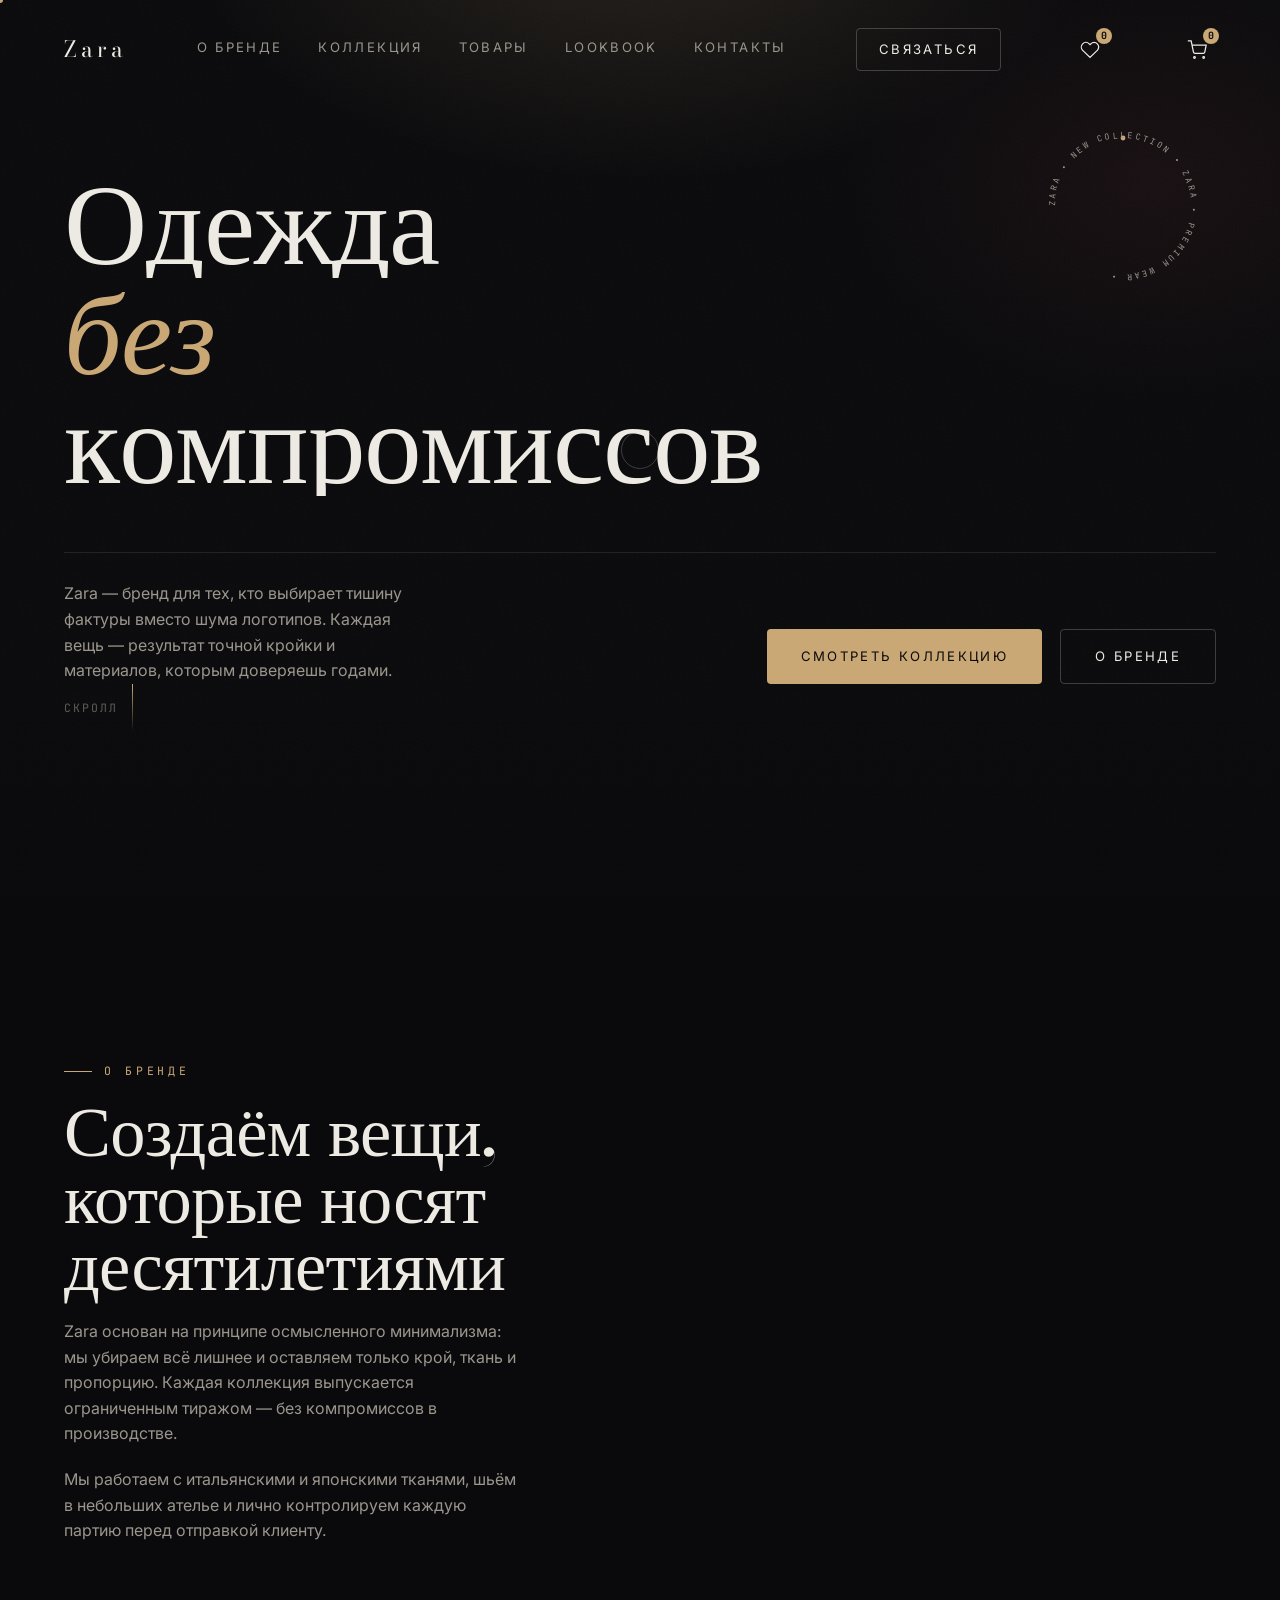
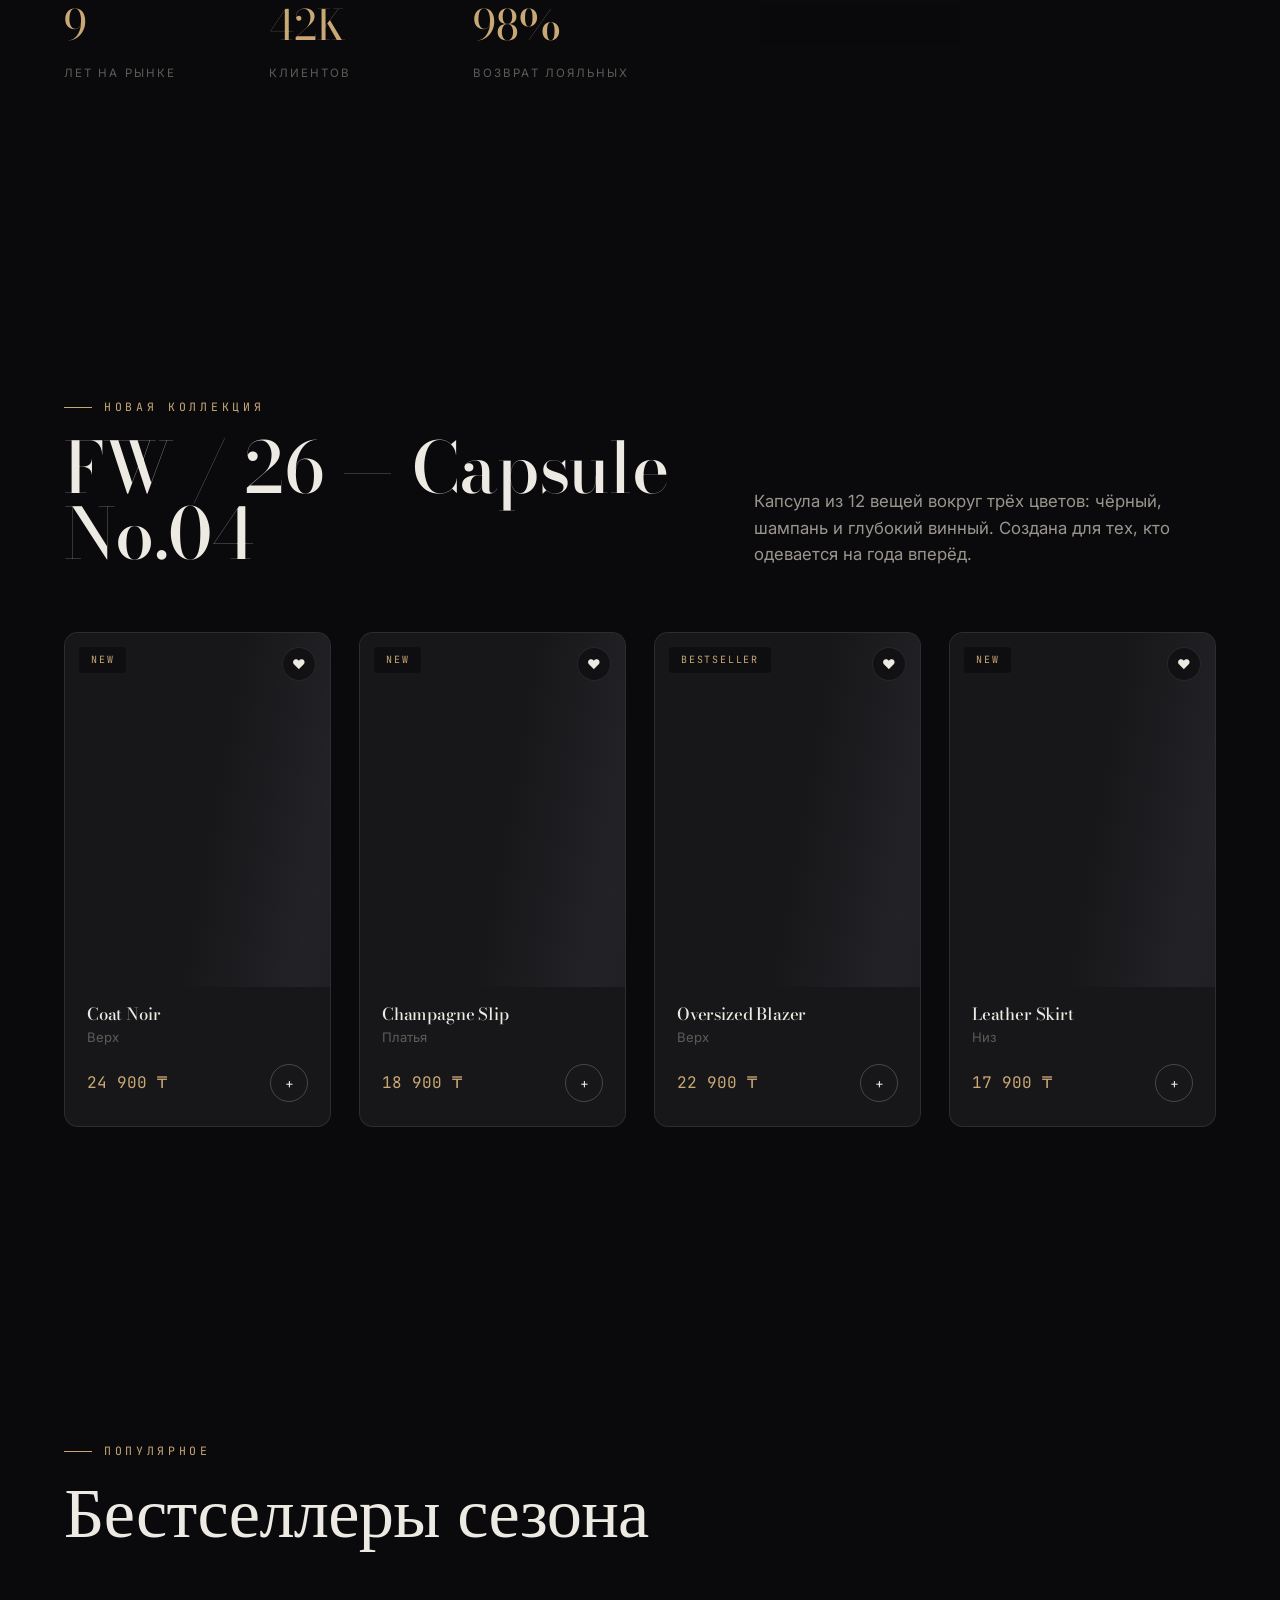
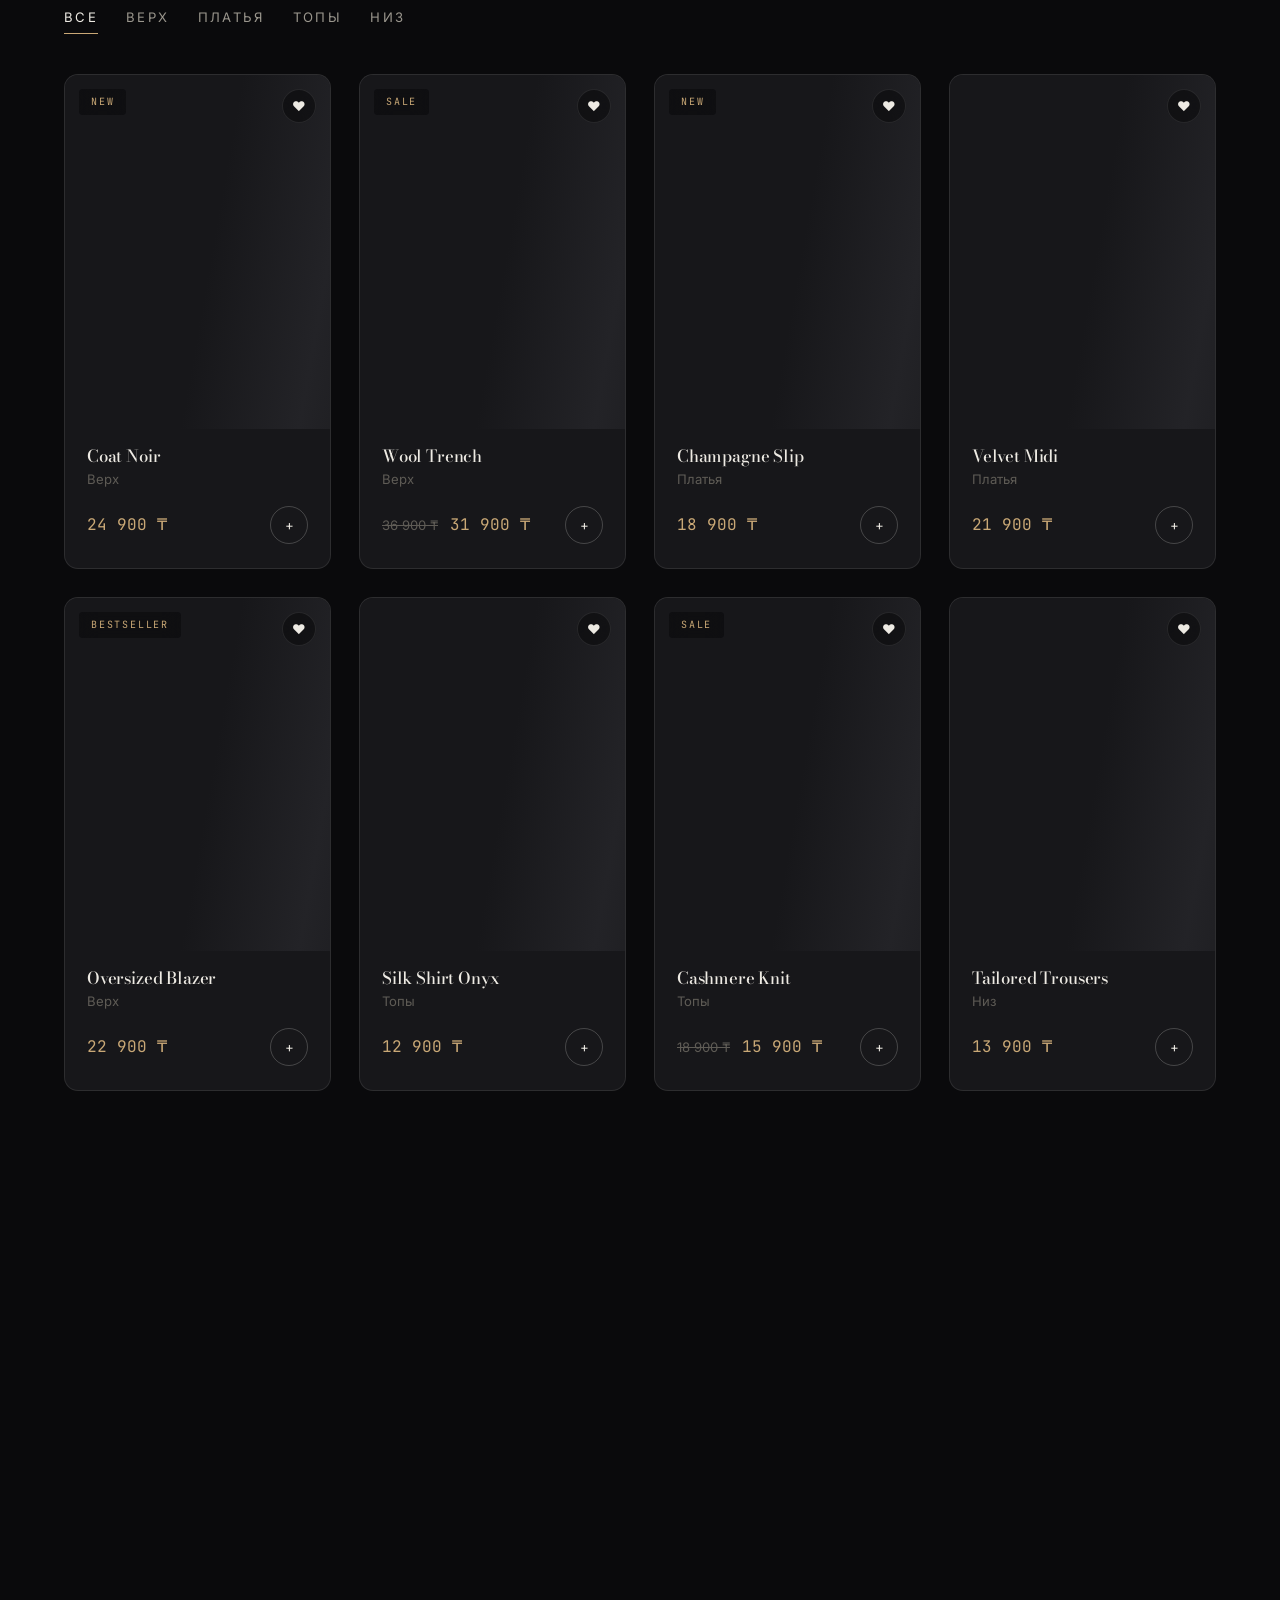
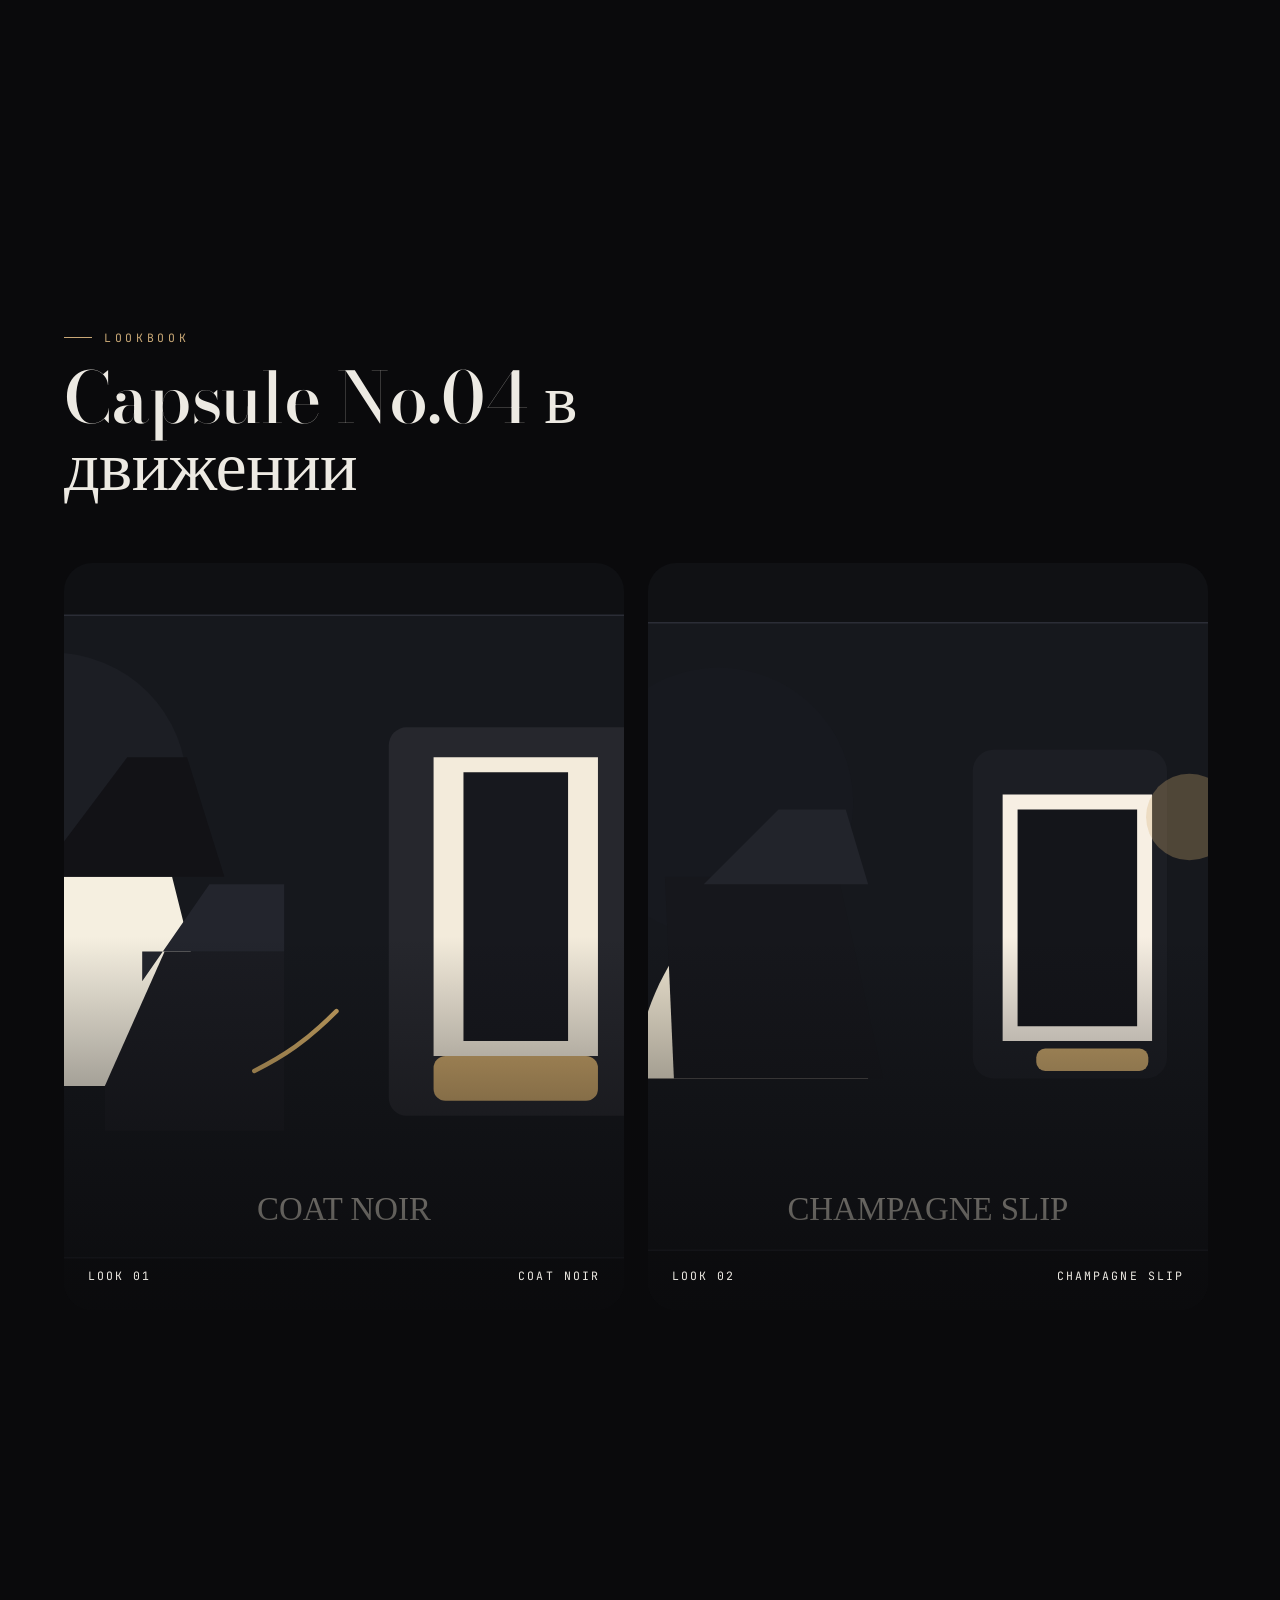
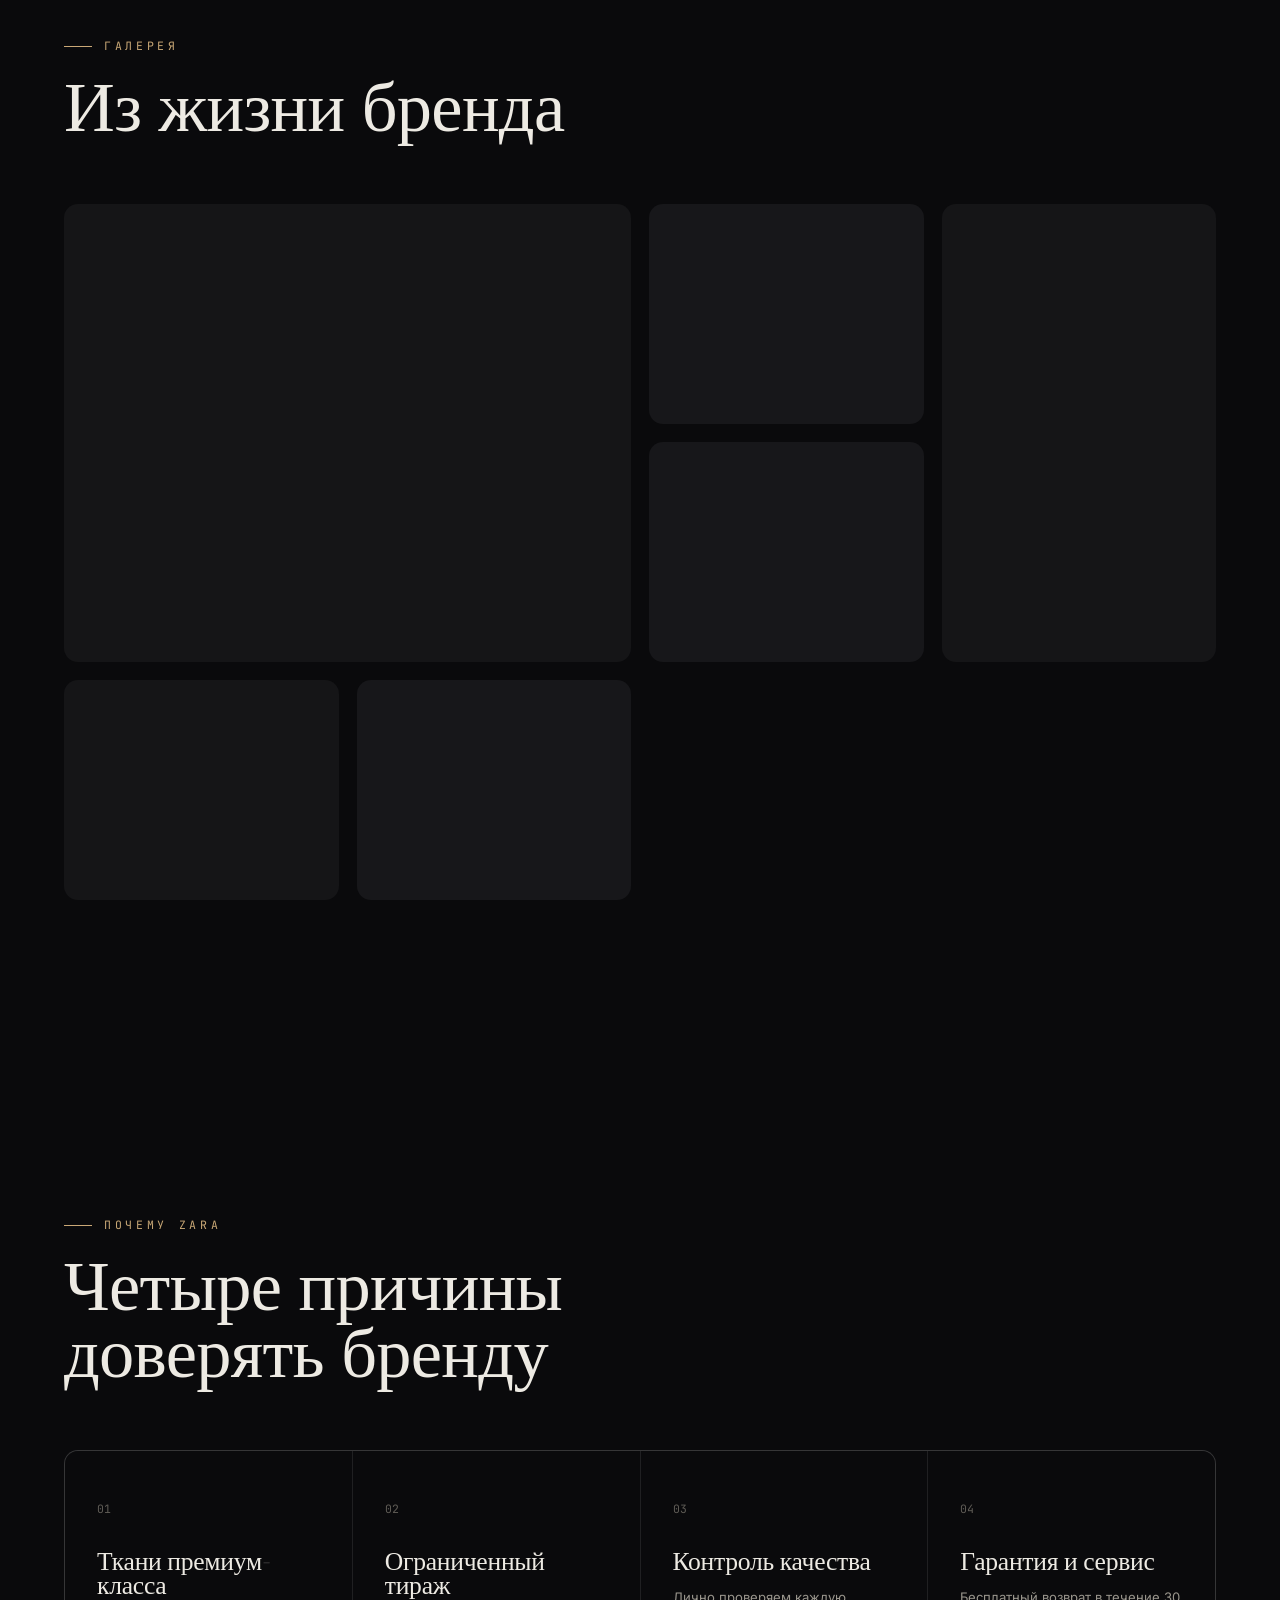
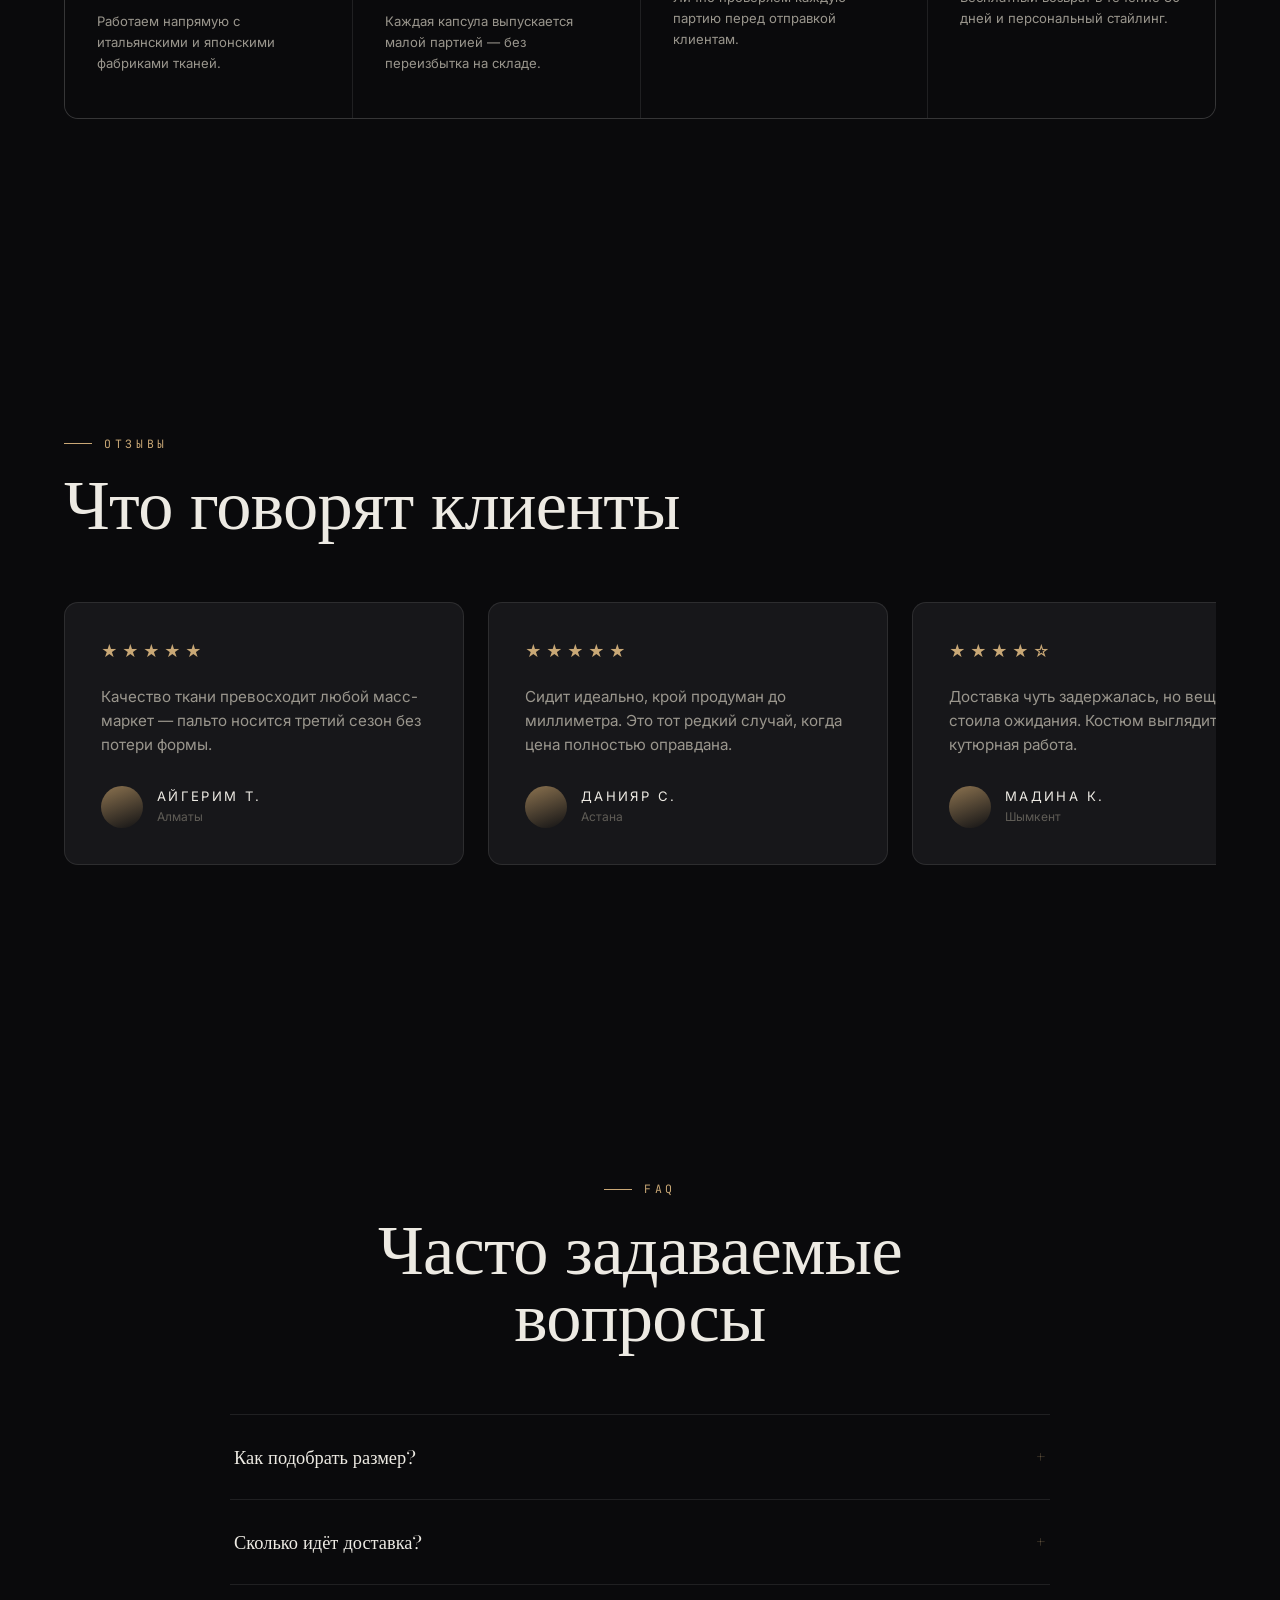
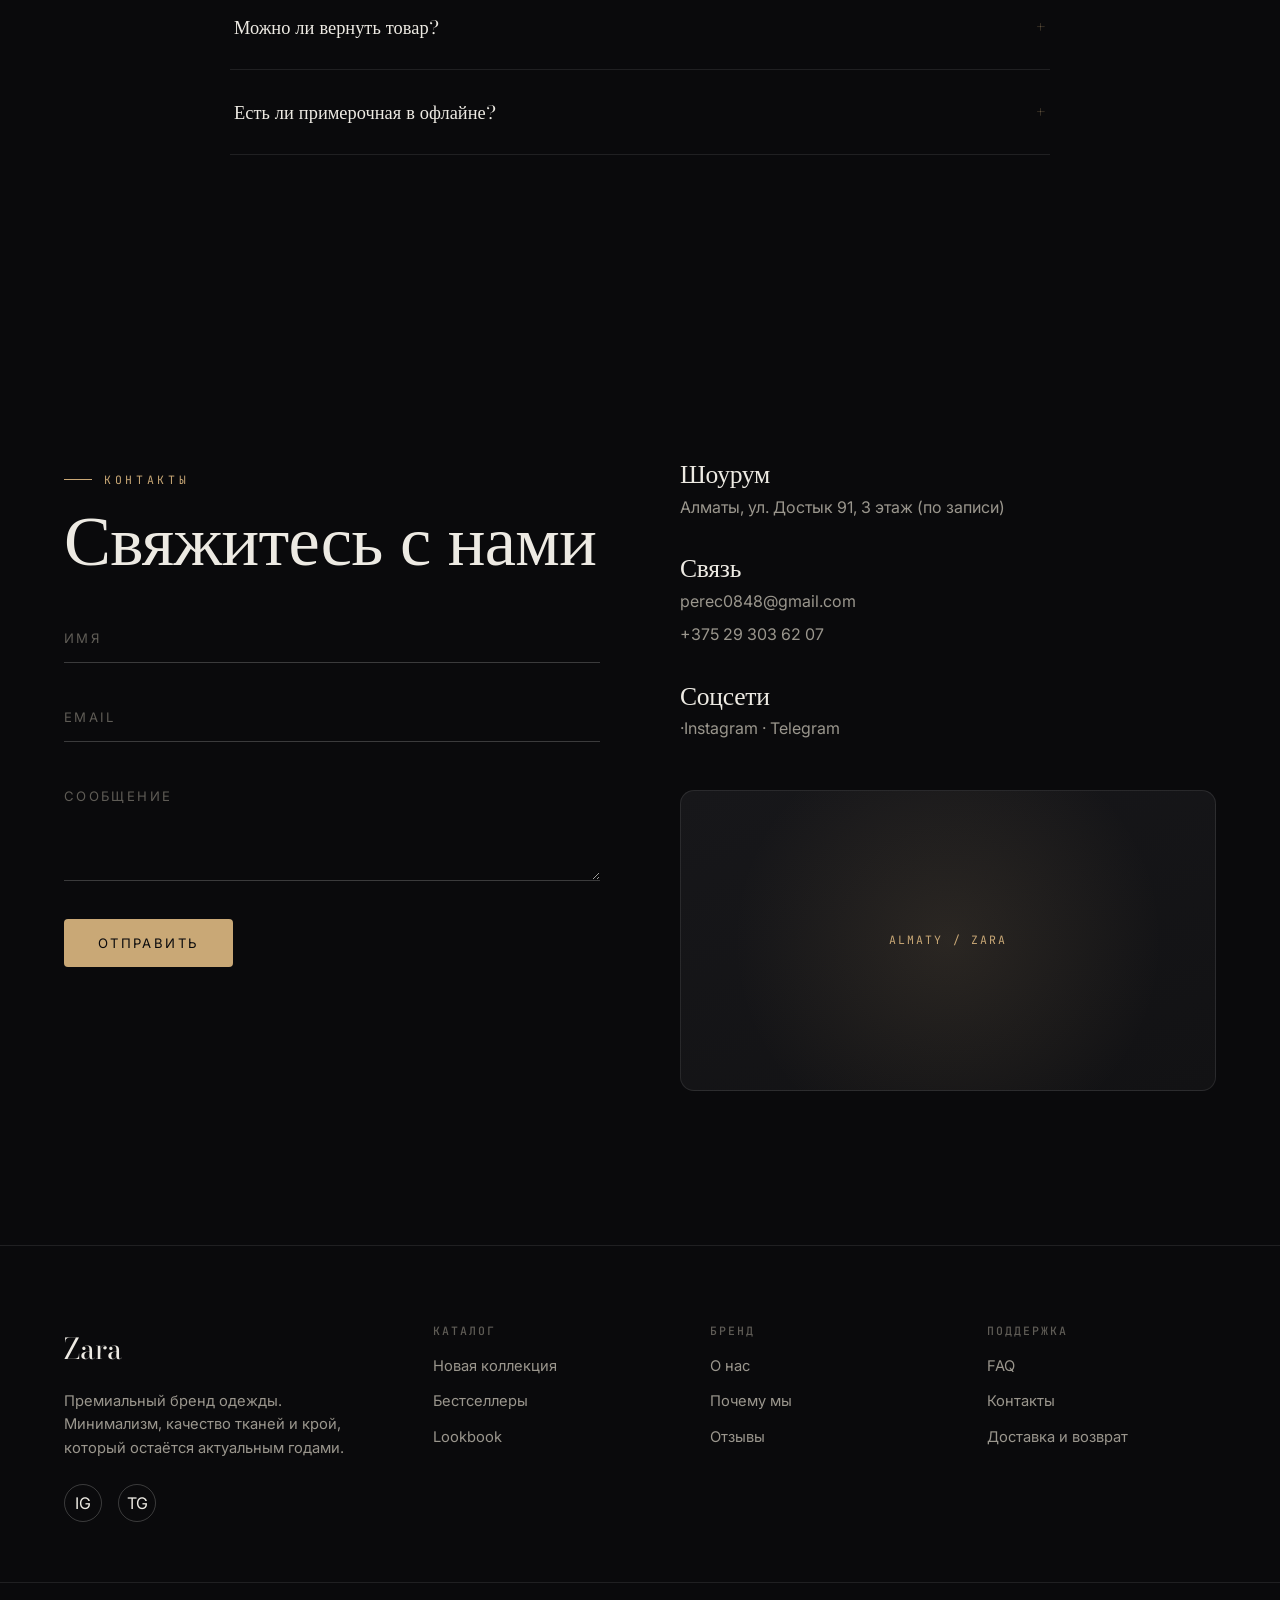
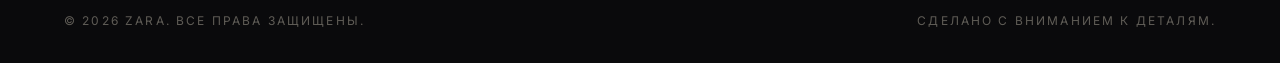
==== index.html @ 47afa15a "Add files via upload 3 уже по счёту проект по одной теме" ====
<!DOCTYPE html>
<html lang="ru">
<head>
  <meta charset="UTF-8">
  <meta name="viewport" content="width=device-width, initial-scale=1.0">
  <title>Zara — Premium Clothing Brand</title>
  <meta name="description" content="Zara — современный премиальный бренд одежды. Новая коллекция, лукбук и эксклюзивные изделия.">

  <!-- ⚠️ Замени на свой реальный домен GitHub Pages -->
  <link rel="canonical" href="https://YOUR-USERNAME.github.io/YOUR-REPO/">

  <!-- ---------- Open Graph (превью при шаринге в соцсетях/мессенджерах) ---------- -->
  <meta property="og:type" content="website">
  <meta property="og:site_name" content="Zara">
  <meta property="og:title" content="Zara — Premium Clothing Brand">
  <meta property="og:description" content="Современный премиальный бренд одежды. Новая коллекция, лукбук и эксклюзивные изделия.">
  <meta property="og:image" content="https://YOUR-USERNAME.github.io/YOUR-REPO/assets/about-visual.jpg">
  <meta property="og:url" content="https://YOUR-USERNAME.github.io/YOUR-REPO/">
  <meta property="og:locale" content="ru_RU">

  <!-- ---------- Twitter Card ---------- -->
  <meta name="twitter:card" content="summary_large_image">
  <meta name="twitter:title" content="Zara — Premium Clothing Brand">
  <meta name="twitter:description" content="Современный премиальный бренд одежды. Новая коллекция, лукбук и эксклюзивные изделия.">
  <meta name="twitter:image" content="https://YOUR-USERNAME.github.io/YOUR-REPO/assets/about-visual.jpg">

  <!-- ---------- Иконка вкладки ---------- -->
  <link rel="icon" href="data:image/svg+xml,<svg xmlns=%22http://www.w3.org/2000/svg%22 viewBox=%220 0 100 100%22><text y=%22.9em%22 font-size=%2290%22 fill=%22%23C9A876%22>O</text></svg>">

  <!-- Шрифты: дисплейный серф для заголовков + чистый sans для текста + моно для лейблов -->
  <link rel="preconnect" href="https://fonts.googleapis.com">
  <link rel="preconnect" href="https://fonts.gstatic.com" crossorigin>
  <link href="https://fonts.googleapis.com/css2?family=Bodoni+Moda:ital,opsz,wght@0,6..96,400..700;1,6..96,400..700&family=Inter:wght@300;400;500;600&family=JetBrains+Mono:wght@400;500&display=swap" rel="stylesheet">

  <!-- CSS: порядок важен — variables → style → animations → adaptive -->
  <link rel="stylesheet" href="variables.css">
  <link rel="stylesheet" href="style.css">
  <link rel="stylesheet" href="animations.css">
  <link rel="stylesheet" href="cart.css">
  <link rel="stylesheet" href="adaptive.css">
</head>

<body>

  <!-- ===================== ЗАГРУЗЧИК ===================== -->
  <div class="loader">
    <div class="loader__logo">Zara</div>
    <div class="loader__bar"></div>
    <div class="loader__percent">0%</div>
  </div>

  <!-- ===================== ФОНОВЫЕ СЛОИ ===================== -->
  <div class="bg-field"></div>
  <div class="noise-layer"></div>

  <!-- ===================== КАСТОМНЫЙ КУРСОР ===================== -->
  <div class="cursor-dot"></div>
  <div class="cursor-ring"></div>

  <!-- ===================== ШАПКА ===================== -->
  <header class="navbar">
    <a href="#hero" class="navbar__logo">Zara</a>
    <nav class="navbar__links">
      <a href="#about">О бренде</a>
      <a href="#collection">Коллекция</a>
      <a href="#products">Товары</a>
      <a href="#lookbook">Lookbook</a>
      <a href="#contact">Контакты</a>
    </nav>
    <a href="#contact" class="navbar__cta magnetic">Связаться</a>
    <button class="navbar__fav magnetic" id="favToggle" aria-label="Избранное">
      <svg width="20" height="20" viewBox="0 0 24 24" fill="none" stroke="currentColor" stroke-width="1.5">
        <path d="M20.8 4.6a5.5 5.5 0 0 0-7.8 0L12 5.6l-1-1a5.5 5.5 0 0 0-7.8 7.8l1 1L12 21l7.8-7.6 1-1a5.5 5.5 0 0 0 0-7.8z"></path>
      </svg>
      <span class="navbar__fav-count" id="favCount" hidden>0</span>
    </button>
    <button class="navbar__cart magnetic" id="cartToggle" aria-label="Корзина">
      <svg width="20" height="20" viewBox="0 0 24 24" fill="none" stroke="currentColor" stroke-width="1.5">
        <circle cx="9" cy="21" r="1"></circle>
        <circle cx="20" cy="21" r="1"></circle>
        <path d="M1 1h4l2.68 13.39a2 2 0 0 0 2 1.61h9.72a2 2 0 0 0 2-1.61L23 6H6"></path>
      </svg>
      <span class="navbar__cart-count" id="cartCount" hidden>0</span>
    </button>
    <button class="navbar__burger" aria-label="Меню">
      <span></span><span></span><span></span>
    </button>
  </header>

  <!-- ===================== КОРЗИНА (drawer) ===================== -->
  <div class="cart-overlay" id="cartOverlay"></div>
  <aside class="cart-drawer" id="cartDrawer" aria-hidden="true">
    <div class="cart-drawer__head">
      <h3>Корзина</h3>
      <button class="cart-drawer__close" id="cartClose" aria-label="Закрыть">✕</button>
    </div>

    <div class="cart-drawer__body" id="cartBody">
      <!-- Рендерится из cart.js -->
      <p class="cart-drawer__empty">Корзина пуста</p>
    </div>

    <div class="cart-drawer__footer" id="cartFooter" hidden>
      <div class="cart-drawer__total">
        <span>Итого</span>
        <span id="cartTotal">0 ₸</span>
      </div>
      <button class="btn btn--primary cart-drawer__checkout" id="cartCheckoutBtn">Оформить заказ</button>
    </div>
  </aside>

  <!-- ===================== ФОРМА ОФОРМЛЕНИЯ ЗАКАЗА ===================== -->
  <div class="checkout-overlay" id="checkoutOverlay"></div>
  <div class="checkout-modal" id="checkoutModal" aria-hidden="true">
    <button class="checkout-modal__close" id="checkoutClose" aria-label="Закрыть">✕</button>
    <h3>Оформление заказа</h3>
    <p class="checkout-modal__summary" id="checkoutSummary"></p>

    <form id="checkoutForm" class="checkout-form">
      <div class="field">
        <input type="text" id="checkoutName" required>
        <label>Имя</label>
      </div>
      <div class="field">
        <input type="tel" id="checkoutPhone" required>
        <label>Телефон</label>
      </div>
      <div class="field">
        <input type="text" id="checkoutAddress">
        <label>Адрес доставки (необязательно)</label>
      </div>
      <button type="submit" class="btn btn--primary magnetic" id="checkoutSubmitBtn">Подтвердить заказ</button>
    </form>
  </div>

  <!-- ===================== ИЗБРАННОЕ (drawer) ===================== -->
  <div class="cart-overlay" id="favOverlay"></div>
  <aside class="cart-drawer fav-drawer" id="favDrawer" aria-hidden="true">
    <div class="cart-drawer__head">
      <h3>Избранное</h3>
      <button class="cart-drawer__close" id="favClose" aria-label="Закрыть">✕</button>
    </div>
    <div class="cart-drawer__body" id="favBody">
      <p class="cart-drawer__empty">Список избранного пуст</p>
    </div>
  </aside>

  <!-- ===================== МОДАЛКА ТОВАРА ===================== -->
  <div class="checkout-overlay" id="productOverlay"></div>
  <div class="checkout-modal product-modal" id="productModal" aria-hidden="true">
    <button class="checkout-modal__close" id="productClose" aria-label="Закрыть">✕</button>
    <div class="product-modal__grid">
      <div class="product-modal__media">
        <img id="productModalImg" src="" alt="">
      </div>
      <div class="product-modal__info">
        <p class="product-modal__cat" id="productModalCat"></p>
        <h3 id="productModalName"></h3>
        <div class="product-modal__price">
          <span class="card__old" id="productModalOld" hidden></span>
          <span id="productModalPrice"></span>
        </div>
        <p class="product-modal__desc" id="productModalDesc"></p>

        <div class="product-modal__sizes">
          <p class="product-modal__label">Размер</p>
          <div class="size-picker" id="sizePicker"></div>
        </div>

        <button class="btn btn--primary magnetic" id="productModalAdd" style="width:100%;margin-top:24px;">Добавить в корзину</button>
        <p class="product-modal__hint" id="productModalHint"></p>
      </div>
    </div>
  </div>

  <main>
    <!-- ===================== HERO ===================== -->
    <section class="hero" id="hero">
      <div class="hero__rotator">
        <svg viewBox="0 0 200 200">
          <defs>
            <path id="circlePath" d="M 100,100 m -85,0 a 85,85 0 1,1 170,0 a 85,85 0 1,1 -170,0" />
          </defs>
          <circle class="dot" cx="100" cy="15" r="3"></circle>
          <text>
            <textPath href="#circlePath">Zara • NEW COLLECTION • Zara • PREMIUM WEAR •</textPath>
          </text>
        </svg>
      </div>

      <h1 class="hero__title">
        <span class="line"><span class="split-text">Одежда</span></span>
        <span class="line"><span class="split-text line--accent">без</span></span>
        <span class="line"><span class="split-text">компромиссов</span></span>
      </h1>

      <div class="hero__meta">
        <p class="hero__desc reveal">Zara — бренд для тех, кто выбирает тишину фактуры
          вместо шума логотипов. Каждая вещь — результат точной кройки
          и материалов, которым доверяешь годами.</p>

        <div style="display:flex; gap:18px; flex-wrap:wrap;">
          <a href="#collection" class="btn btn--primary magnetic reveal">Смотреть коллекцию</a>
          <a href="#about" class="btn btn--ghost magnetic reveal">О бренде</a>
        </div>
      </div>

      <div class="hero__scroll">
        <span>Скролл</span>
        <div class="hero__scroll-line"></div>
      </div>
    </section>

    <!-- ===================== О БРЕНДЕ ===================== -->
    <section class="about" id="about">
      <div class="container about__grid">
        <div class="about__text">
          <span class="eyebrow reveal--up">О бренде</span>
          <h2 class="section-title reveal--up">Создаём вещи,<br>которые носят десятилетиями</h2>
          <p class="reveal--up">Zara основан на принципе осмысленного минимализма: мы убираем всё лишнее
            и оставляем только крой, ткань и пропорцию. Каждая коллекция выпускается
            ограниченным тиражом — без компромиссов в производстве.</p>
          <p class="reveal--up">Мы работаем с итальянскими и японскими тканями, шьём в небольших
            ателье и лично контролируем каждую партию перед отправкой клиенту.</p>

          <div class="about__stats stagger">
            <div>
              <div class="stat__num"><span class="counter" data-target="9">0</span></div>
              <div class="stat__label">Лет на рынке</div>
            </div>
            <div>
              <div class="stat__num"><span class="counter" data-target="42">0</span>K</div>
              <div class="stat__label">Клиентов</div>
            </div>
            <div>
              <div class="stat__num"><span class="counter" data-target="98">0</span>%</div>
              <div class="stat__label">Возврат лояльных</div>
            </div>
          </div>
        </div>

        <div class="about__visual reveal--blur">
          <img src="assets/about-visual.svg" alt="Zara — мастерская бренда"
               onerror="this.parentElement.classList.add('shimmer'); this.remove();">
          <span class="about__badge">EST. 2017 — ALMATY</span>
        </div>
      </div>
    </section>

    <!-- ===================== НОВАЯ КОЛЛЕКЦИЯ ===================== -->
    <section class="collection" id="collection">
      <div class="container">
        <div class="section-head">
          <div>
            <span class="eyebrow reveal--up">Новая коллекция</span>
            <h2 class="section-title reveal--up">FW / 26 — Capsule No.04</h2>
          </div>
          <p class="section-sub reveal--up">Капсула из 12 вещей вокруг трёх цветов: чёрный,
            шампань и глубокий винный. Создана для тех, кто одевается на года вперёд.</p>
        </div>

        <div class="collection__grid stagger"></div>
      </div>
    </section>

    <!-- ===================== ПОПУЛЯРНЫЕ ТОВАРЫ ===================== -->
    <section class="products" id="products">
      <div class="container">
        <div class="section-head">
          <div>
            <span class="eyebrow reveal--up">Популярное</span>
            <h2 class="section-title reveal--up">Бестселлеры сезона</h2>
          </div>
        </div>

        <div class="filters">
          <button data-filter="all" class="is-active">Все</button>
          <button data-filter="outerwear">Верх</button>
          <button data-filter="dresses">Платья</button>
          <button data-filter="tops">Топы</button>
          <button data-filter="bottoms">Низ</button>
        </div>

        <div class="products__grid stagger"></div>
      </div>
    </section>

    <!-- ===================== LOOKBOOK ===================== -->
    <section class="lookbook" id="lookbook">
      <div class="container">
        <div class="section-head">
          <div>
            <span class="eyebrow reveal--up">Lookbook</span>
            <h2 class="section-title reveal--up">Capsule No.04 в движении</h2>
          </div>
        </div>
      </div>

      <div class="container">
        <div class="lookbook__track">
          <div class="lookbook__slide">
            <img src="assets/look-01.svg" alt="Look 01" onerror="this.parentElement.style.background='linear-gradient(160deg,#1c1c1f,#101012)'; this.remove();">
            <div class="lookbook__caption"><span>Look 01</span><span>Coat Noir</span></div>
          </div>
          <div class="lookbook__slide">
            <img src="assets/look-02.svg" alt="Look 02" onerror="this.parentElement.style.background='linear-gradient(160deg,#1c1c1f,#101012)'; this.remove();">
            <div class="lookbook__caption"><span>Look 02</span><span>Champagne Slip</span></div>
          </div>
          <div class="lookbook__slide">
            <img src="assets/look-03.svg" alt="Look 03" onerror="this.parentElement.style.background='linear-gradient(160deg,#1c1c1f,#101012)'; this.remove();">
            <div class="lookbook__caption"><span>Look 03</span><span>Signature Suit</span></div>
          </div>
          <div class="lookbook__slide">
            <img src="assets/look-04.svg" alt="Look 04" onerror="this.parentElement.style.background='linear-gradient(160deg,#1c1c1f,#101012)'; this.remove();">
            <div class="lookbook__caption"><span>Look 04</span><span>Velvet Midi</span></div>
          </div>
        </div>
      </div>
    </section>

    <!-- ===================== ГАЛЕРЕЯ ===================== -->
    <section class="gallery" id="gallery">
      <div class="container">
        <div class="section-head">
          <div>
            <span class="eyebrow reveal--up">Галерея</span>
            <h2 class="section-title reveal--up">Из жизни бренда</h2>
          </div>
        </div>

        <div class="gallery__grid">
          <div class="gallery__item gallery__item--big"><img src="assets/gallery-01.jpg" alt="" onerror="this.parentElement.style.background='#151517'; this.remove();"></div>
          <div class="gallery__item"><img src="assets/gallery-02.jpg" alt="" onerror="this.parentElement.style.background='#17171a'; this.remove();"></div>
          <div class="gallery__item gallery__item--tall"><img src="assets/gallery-03.jpg" alt="" onerror="this.parentElement.style.background='#151517'; this.remove();"></div>
          <div class="gallery__item"><img src="assets/gallery-04.jpg" alt="" onerror="this.parentElement.style.background='#17171a'; this.remove();"></div>
          <div class="gallery__item"><img src="assets/gallery-05.jpg" alt="" onerror="this.parentElement.style.background='#151517'; this.remove();"></div>
          <div class="gallery__item"><img src="assets/gallery-06.jpg" alt="" onerror="this.parentElement.style.background='#17171a'; this.remove();"></div>
        </div>
      </div>
    </section>

    <!-- ===================== ПОЧЕМУ ВЫБИРАЮТ НАС ===================== -->
    <section class="why" id="why">
      <div class="container">
        <div class="section-head">
          <div>
            <span class="eyebrow reveal--up">Почему Zara</span>
            <h2 class="section-title reveal--up">Четыре причины доверять бренду</h2>
          </div>
        </div>

        <div class="why__grid">
          <div class="why__item reveal--up">
            <span class="why__num">01</span>
            <h3>Ткани премиум-класса</h3>
            <p>Работаем напрямую с итальянскими и японскими фабриками тканей.</p>
          </div>
          <div class="why__item reveal--up">
            <span class="why__num">02</span>
            <h3>Ограниченный тираж</h3>
            <p>Каждая капсула выпускается малой партией — без переизбытка на складе.</p>
          </div>
          <div class="why__item reveal--up">
            <span class="why__num">03</span>
            <h3>Контроль качества</h3>
            <p>Лично проверяем каждую партию перед отправкой клиентам.</p>
          </div>
          <div class="why__item reveal--up">
            <span class="why__num">04</span>
            <h3>Гарантия и сервис</h3>
            <p>Бесплатный возврат в течение 30 дней и персональный стайлинг.</p>
          </div>
        </div>
      </div>
    </section>

    <!-- ===================== ОТЗЫВЫ ===================== -->
    <section class="reviews" id="reviews">
      <div class="container">
        <div class="section-head">
          <div>
            <span class="eyebrow reveal--up">Отзывы</span>
            <h2 class="section-title reveal--up">Что говорят клиенты</h2>
          </div>
        </div>
      </div>

      <div class="container">
        <div class="reviews__track">
          <div class="review-card">
            <div class="review-card__stars">★★★★★</div>
            <p class="review-card__text">Качество ткани превосходит любой масс-маркет — пальто носится третий сезон без потери формы.</p>
            <div class="review-card__author">
              <div class="review-card__avatar"></div>
              <div><div class="review-card__name">Айгерим Т.</div><div class="review-card__role">Алматы</div></div>
            </div>
          </div>
          <div class="review-card">
            <div class="review-card__stars">★★★★★</div>
            <p class="review-card__text">Сидит идеально, крой продуман до миллиметра. Это тот редкий случай, когда цена полностью оправдана.</p>
            <div class="review-card__author">
              <div class="review-card__avatar"></div>
              <div><div class="review-card__name">Данияр С.</div><div class="review-card__role">Астана</div></div>
            </div>
          </div>
          <div class="review-card">
            <div class="review-card__stars">★★★★☆</div>
            <p class="review-card__text">Доставка чуть задержалась, но вещь стоила ожидания. Костюм выглядит как кутюрная работа.</p>
            <div class="review-card__author">
              <div class="review-card__avatar"></div>
              <div><div class="review-card__name">Мадина К.</div><div class="review-card__role">Шымкент</div></div>
            </div>
          </div>
        </div>
      </div>
    </section>

    <!-- ===================== FAQ ===================== -->
    <section class="faq" id="faq">
      <div class="container">
        <div class="section-head" style="justify-content:center; text-align:center;">
          <div style="width:100%;">
            <span class="eyebrow reveal--up" style="justify-content:center;">FAQ</span>
            <h2 class="section-title reveal--up" style="margin-inline:auto;">Часто задаваемые вопросы</h2>
          </div>
        </div>

        <div class="faq__list">
          <div class="faq__item">
            <button class="faq__q">Как подобрать размер?<span class="faq__icon">+</span></button>
            <div class="faq__a"><p>На каждой странице товара есть таблица размеров. Если сомневаетесь — напишите нам, поможем подобрать индивидуально.</p></div>
          </div>
          <div class="faq__item">
            <button class="faq__q">Сколько идёт доставка?<span class="faq__icon">+</span></button>
            <div class="faq__a"><p>По Казахстану — 1-3 дня, по СНГ — 5-7 дней. Международная доставка обсуждается индивидуально.</p></div>
          </div>
          <div class="faq__item">
            <button class="faq__q">Можно ли вернуть товар?<span class="faq__icon">+</span></button>
            <div class="faq__a"><p>Да, в течение 30 дней с момента покупки при сохранении бирок и товарного вида.</p></div>
          </div>
          <div class="faq__item">
            <button class="faq__q">Есть ли примерочная в офлайне?<span class="faq__icon">+</span></button>
            <div class="faq__a"><p>Шоурум работает по предварительной записи в Алматы — координаты в разделе "Контакты".</p></div>
          </div>
        </div>
      </div>
    </section>

    <!-- ===================== КОНТАКТЫ ===================== -->
    <section class="contact" id="contact">
      <div class="container contact__grid">
        <div>
          <span class="eyebrow reveal--up">Контакты</span>
          <h2 class="section-title reveal--up">Свяжитесь с нами</h2>

          <form class="contact__form" id="contactForm" data-contact-form data-worker-url="https://ooxyel-contact-proxy.YOUR-SUBDOMAIN.workers.dev" style="margin-top:40px;">
            <div class="field">
              <input type="text" name="name" id="contactName" required>
              <label>Имя</label>
            </div>
            <div class="field">
              <input type="email" name="email" id="contactEmail" required>
              <label>Email</label>
            </div>
            <div class="field">
              <textarea name="message" id="contactMessage" rows="4" required></textarea>
              <label>Сообщение</label>
            </div>
            <button type="submit" class="btn btn--primary magnetic">Отправить</button>
          </form>
        </div>

        <div class="contact__info reveal--up">
          <div>
            <h3>Шоурум</h3>
            <p>Алматы, ул. Достык 91, 3 этаж (по записи)</p>
          </div>
          <div>
            <h3>Связь</h3>
            <p>perec0848@gmail.com</p>
            <p>+375 29 303 62 07</p>
          </div>
          <div>
            <h3>Соцсети</h3>
            <p>·Instagram · Telegram </p>
          </div>
          <div class="contact__map"></div>
        </div>
      </div>
    </section>
  </main>

  <!-- ===================== FOOTER ===================== -->
  <footer class="footer">
    <div class="container footer__top">
      <div>
        <div class="footer__logo">Zara</div>
        <p class="footer__about">Премиальный бренд одежды. Минимализм, качество тканей
          и крой, который остаётся актуальным годами.</p>
        <div class="footer__social">
          <a href="https://www.instagram.com/motivchannel812?igsh=MXB6M25vY2Y5MTJtYQ==" target="_blank" rel="noreferrer" aria-label="Instagram">IG</a>
          <a href="https://t.me/+0cFu1lly1rJiMGUy" target="_blank" rel="noreferrer" aria-label="Telegram">TG</a>
        </div>
      </div>
      <div class="footer__col">
        <h4>Каталог</h4>
        <a href="#collection">Новая коллекция</a>
        <a href="#products">Бестселлеры</a>
        <a href="#lookbook">Lookbook</a>
      </div>
      <div class="footer__col">
        <h4>Бренд</h4>
        <a href="#about">О нас</a>
        <a href="#why">Почему мы</a>
        <a href="#reviews">Отзывы</a>
      </div>
      <div class="footer__col">
        <h4>Поддержка</h4>
        <a href="#faq">FAQ</a>
        <a href="#contact">Контакты</a>
        <a href="#">Доставка и возврат</a>
      </div>
    </div>
    <div class="container footer__bottom">
      <span>© <span data-year></span> Zara. Все права защищены.</span>
      <span>Сделано с вниманием к деталям.</span>
    </div>
  </footer>

  <!-- ===================== СКРИПТЫ ===================== -->
  <!-- GSAP подключён через CDN: используется в main.js для доп. scroll-эффектов.
       Если убрать эти 2 строки — сайт продолжит работать на чистом CSS/JS. -->
  <script src="https://cdnjs.cloudflare.com/ajax/libs/gsap/3.12.5/gsap.min.js"></script>
  <script src="https://cdnjs.cloudflare.com/ajax/libs/gsap/3.12.5/ScrollTrigger.min.js"></script>

  <!-- Порядок важен: loader → cursor → navbar → products/gallery → scroll/animations → effects → main -->
  <script src="loader.js"></script>
  <script src="cursor.js"></script>
  <script src="navbar.js"></script>
  <script src="cart.js"></script>
  <script src="products.js"></script>
  <script src="catalog.js"></script>
  <script src="gallery.js"></script>
  <script src="scroll.js"></script>
  <script src="animations.js"></script>
  <script src="effects.js"></script>
  <script src="contact.js"></script>
  <script src="main.js"></script>
</body>
</html>
---- variables.css ----
/* ============================================================
   Zara — VARIABLES.CSS
   Единая дизайн-система бренда. Меняя значения здесь,
   ты меняешь внешний вид всего сайта сразу.
   ============================================================ */

:root {
  /* ---------- ЦВЕТА ---------- */
  --color-bg:            #0A0A0C; /* основной фон сайта — почти чёрный */
  --color-bg-soft:       #121214; /* фон карточек / секций чуть светлее */
  --color-surface:       #17171A; /* поверхность карточек, glass-подложка */
  --color-border:        rgba(237, 234, 230, 0.10);
  --color-border-strong: rgba(237, 234, 230, 0.22);

  --color-text:          #EDEAE3; /* основной текст — тёплый молочный */
  --color-text-dim:      #9A968D; /* приглушённый текст, подписи */
  --color-text-faint:    #5F5C56; /* самый тихий текст */

  --color-accent:        #C9A876; /* шампань-золото — главный акцент бренда */
  --color-accent-soft:   #8C7350; /* приглушённое золото для теней/градиентов */
  --color-accent-glow:   rgba(201, 168, 118, 0.45);

  --color-wine:          #5A2A2E; /* глубокий винный — вторичный акцент */

  /* ---------- ТИПОГРАФИКА ---------- */
  --font-display: 'Bodoni Moda', 'Times New Roman', serif; /* заголовки */
  --font-body:    'Inter', -apple-system, sans-serif;       /* основной текст */
  --font-mono:    'JetBrains Mono', monospace;              /* цифры, лейблы */

  --fs-hero:    clamp(3.2rem, 9vw, 9rem);
  --fs-h1:      clamp(2.4rem, 5.5vw, 5rem);
  --fs-h2:      clamp(1.8rem, 3.6vw, 3rem);
  --fs-h3:      clamp(1.3rem, 2vw, 1.8rem);
  --fs-body:    1rem;
  --fs-small:   0.82rem;
  --fs-label:   0.72rem;

  --lh-tight: 0.95;
  --lh-normal: 1.6;

  --ls-wide: 0.18em;
  --ls-wider: 0.32em;

  /* ---------- ОТСТУПЫ / СЕТКА ---------- */
  --container-w: 1440px;
  --gutter: clamp(20px, 5vw, 80px);
  --section-pad: clamp(80px, 12vw, 180px);

  /* ---------- АНИМАЦИИ ---------- */
  --ease-out: cubic-bezier(0.16, 1, 0.3, 1);
  --ease-in-out: cubic-bezier(0.65, 0, 0.35, 1);
  --dur-fast: 0.3s;
  --dur-med: 0.6s;
  --dur-slow: 1.2s;

  /* ---------- ЭФФЕКТЫ ---------- */
  --blur-glass: 18px;
  --radius-sm: 4px;
  --radius-md: 14px;
  --radius-lg: 28px;

  --shadow-soft: 0 20px 60px rgba(0, 0, 0, 0.45);
  --shadow-glow: 0 0 80px var(--color-accent-glow);

  --z-cursor: 9999;
  --z-loader: 9000;
  --z-nav: 800;
  --z-modal: 900;
}
---- style.css ----
/* ============================================================
   Zara — STYLE.CSS
   Базовые стили, типографика и все секции сайта.
   ============================================================ */

/* ---------- СБРОС ---------- */
*, *::before, *::after { margin: 0; padding: 0; box-sizing: border-box; }

html {
  scroll-behavior: smooth;
  font-size: 16px;
}

body {
  background: var(--color-bg);
  color: var(--color-text);
  font-family: var(--font-body);
  line-height: var(--lh-normal);
  overflow-x: hidden;
  cursor: none; /* кастомный курсор включается через cursor.js */
}

img { display: block; max-width: 100%; }
a { color: inherit; text-decoration: none; }
ul, li { list-style: none; }
button { font-family: inherit; cursor: pointer; border: none; background: none; color: inherit; }
::selection { background: var(--color-accent); color: var(--color-bg); }

@media (hover: none), (pointer: coarse) {
  body { cursor: auto; }
}

.container {
  max-width: var(--container-w);
  margin: 0 auto;
  padding-inline: var(--gutter);
}

/* ---------- ТИПОГРАФИКА ---------- */
h1, h2, h3, h4 {
  font-family: var(--font-display);
  font-weight: 500;
  line-height: var(--lh-tight);
  letter-spacing: -0.01em;
}

.eyebrow {
  display: inline-flex;
  align-items: center;
  gap: 12px;
  font-family: var(--font-mono);
  font-size: var(--fs-label);
  letter-spacing: var(--ls-wider);
  text-transform: uppercase;
  color: var(--color-accent);
}
.eyebrow::before {
  content: '';
  width: 28px;
  height: 1px;
  background: var(--color-accent);
}

.section-title {
  font-size: var(--fs-h1);
  margin-top: 18px;
  max-width: 14ch;
}

.section-sub {
  margin-top: 24px;
  max-width: 42ch;
  color: var(--color-text-dim);
  font-size: 1.05rem;
}

/* ---------- ГРАДИЕНТНЫЙ ФОН (общий, под всем сайтом) ---------- */
.bg-field {
  position: fixed;
  inset: 0;
  z-index: -2;
  background:
    radial-gradient(60% 50% at 50% -10%, rgba(201,168,118,0.16), transparent 60%),
    radial-gradient(40% 40% at 90% 20%, rgba(90,42,46,0.18), transparent 60%),
    var(--color-bg);
}

.noise-layer {
  position: fixed;
  inset: 0;
  z-index: -1;
  opacity: 0.035;
  pointer-events: none;
  background-image: url("data:image/svg+xml,%3Csvg xmlns='http://www.w3.org/2000/svg' width='120' height='120'%3E%3Cfilter id='n'%3E%3CfeTurbulence type='fractalNoise' baseFrequency='0.9' numOctaves='2'/%3E%3C/filter%3E%3Crect width='100%25' height='100%25' filter='url(%23n)'/%3E%3C/svg%3E");
}

/* ============================================================
   LOADER
   ============================================================ */
.loader {
  position: fixed;
  inset: 0;
  z-index: var(--z-loader);
  background: var(--color-bg);
  display: flex;
  flex-direction: column;
  align-items: center;
  justify-content: center;
  gap: 24px;
  transition: opacity var(--dur-slow) var(--ease-out), visibility var(--dur-slow);
}
.loader.is-hidden { opacity: 0; visibility: hidden; pointer-events: none; }

.loader__logo {
  font-family: var(--font-display);
  font-size: 2.4rem;
  letter-spacing: var(--ls-wide);
}

.loader__bar {
  width: 220px;
  height: 1px;
  background: var(--color-border-strong);
  position: relative;
  overflow: hidden;
}
.loader__bar::after {
  content: '';
  position: absolute;
  inset: 0;
  width: 0%;
  background: var(--color-accent);
  transition: width 0.2s linear;
}
.loader__bar[data-progress]::after { width: var(--p, 0%); }

.loader__percent {
  font-family: var(--font-mono);
  font-size: var(--fs-label);
  color: var(--color-text-dim);
  letter-spacing: var(--ls-wide);
}

/* ============================================================
   CUSTOM CURSOR
   ============================================================ */
.cursor-dot, .cursor-ring {
  position: fixed;
  top: 0; left: 0;
  pointer-events: none;
  z-index: var(--z-cursor);
  border-radius: 50%;
  transform: translate(-50%, -50%);
}
.cursor-dot {
  width: 6px; height: 6px;
  background: var(--color-accent);
}
.cursor-ring {
  width: 38px; height: 38px;
  border: 1px solid var(--color-border-strong);
  transition: width var(--dur-fast) var(--ease-out), height var(--dur-fast) var(--ease-out),
              border-color var(--dur-fast), background var(--dur-fast);
}
.cursor-ring.is-hover {
  width: 70px; height: 70px;
  background: rgba(201,168,118,0.08);
  border-color: var(--color-accent);
}

/* ============================================================
   NAVBAR
   ============================================================ */
.navbar {
  position: fixed;
  top: 0; left: 0; right: 0;
  z-index: var(--z-nav);
  display: flex;
  align-items: center;
  justify-content: space-between;
  padding: 28px var(--gutter);
  transition: background var(--dur-med), padding var(--dur-med), backdrop-filter var(--dur-med);
}
.navbar.is-scrolled {
  padding-block: 16px;
  background: rgba(10,10,12,0.6);
  backdrop-filter: blur(var(--blur-glass));
  border-bottom: 1px solid var(--color-border);
}

.navbar__logo {
  font-family: var(--font-display);
  font-size: 1.4rem;
  letter-spacing: var(--ls-wide);
}

.navbar__links { display: flex; gap: 36px; }
.navbar__links a {
  font-size: var(--fs-small);
  letter-spacing: var(--ls-wide);
  text-transform: uppercase;
  color: var(--color-text-dim);
  position: relative;
  padding-bottom: 4px;
}
.navbar__links a::after {
  content: '';
  position: absolute;
  left: 0; bottom: 0;
  width: 0%; height: 1px;
  background: var(--color-accent);
  transition: width var(--dur-fast) var(--ease-out);
}
.navbar__links a:hover { color: var(--color-text); }
.navbar__links a:hover::after { width: 100%; }

.navbar__cta {
  border: 1px solid var(--color-border-strong);
  padding: 10px 22px;
  border-radius: var(--radius-sm);
  font-size: var(--fs-small);
  letter-spacing: var(--ls-wide);
  text-transform: uppercase;
  transition: border-color var(--dur-fast), background var(--dur-fast);
}
.navbar__cta:hover { border-color: var(--color-accent); background: rgba(201,168,118,0.08); }

.navbar__burger { display: none; flex-direction: column; gap: 5px; width: 28px; height: 18px; justify-content: center; }
.navbar__burger span { height: 1px; background: var(--color-text); transition: transform var(--dur-fast), opacity var(--dur-fast); }
.navbar__burger.is-open span:nth-child(1) { transform: translateY(6px) rotate(45deg); }
.navbar__burger.is-open span:nth-child(2) { opacity: 0; }
.navbar__burger.is-open span:nth-child(3) { transform: translateY(-6px) rotate(-45deg); }

/* ============================================================
   HERO
   ============================================================ */
.hero {
  position: relative;
  min-height: 100vh;
  display: flex;
  flex-direction: column;
  justify-content: center;
  padding: 0 var(--gutter);
  overflow: hidden;
}
.hero::after {
  content: '';
  position: absolute;
  inset: auto 0 0 0;
  height: 180px;
  background: linear-gradient(180deg, transparent, rgba(10,10,12,0.7));
  pointer-events: none;
}

.hero__rotator {
  position: absolute;
  top: 14%;
  right: 6%;
  width: 160px;
  height: 160px;
  pointer-events: none;
}
.hero__rotator svg { width: 100%; height: 100%; animation: spin-slow 18s linear infinite; }
.hero__rotator text {
  font-family: var(--font-mono);
  font-size: 10.5px;
  letter-spacing: 3px;
  fill: var(--color-text-dim);
  text-transform: uppercase;
}
.hero__rotator .dot { fill: var(--color-accent); }

.hero__title { font-size: var(--fs-hero); display: flex; flex-direction: column; }
.hero__title .line { overflow: hidden; }
.hero__title .line span { display: inline-block; will-change: transform; }
.hero__title .line--accent { font-style: italic; color: var(--color-accent); }

.hero__meta {
  display: flex;
  align-items: flex-end;
  justify-content: space-between;
  margin-top: 56px;
  flex-wrap: wrap;
  gap: 24px;
  border-top: 1px solid var(--color-border);
  padding-top: 28px;
}

.hero__desc { max-width: 36ch; color: var(--color-text-dim); }

.hero__scroll {
  display: flex;
  align-items: center;
  gap: 14px;
  font-family: var(--font-mono);
  font-size: var(--fs-label);
  letter-spacing: var(--ls-wide);
  text-transform: uppercase;
  color: var(--color-text-faint);
}
.hero__scroll-line {
  width: 1px;
  height: 48px;
  background: linear-gradient(to bottom, var(--color-accent), transparent);
  animation: scroll-pulse 2.2s ease-in-out infinite;
}

/* ---------- КНОПКИ ---------- */
.btn {
  position: relative;
  display: inline-flex;
  align-items: center;
  gap: 10px;
  padding: 16px 34px;
  border-radius: var(--radius-sm);
  font-size: var(--fs-small);
  letter-spacing: var(--ls-wide);
  text-transform: uppercase;
  overflow: hidden;
  isolation: isolate;
}
.btn--primary { background: var(--color-accent); color: var(--color-bg); }
.btn--primary:hover { box-shadow: var(--shadow-glow); transform: translateY(-2px); }
.btn--ghost { border: 1px solid var(--color-border-strong); }
.btn--ghost:hover { border-color: var(--color-accent); color: var(--color-accent); transform: translateY(-2px); }
.btn:focus-visible { outline: 1px solid var(--color-accent); outline-offset: 3px; }

.btn .ripple {
  position: absolute;
  border-radius: 50%;
  background: rgba(255,255,255,0.35);
  transform: scale(0);
  animation: ripple-anim 0.6s var(--ease-out);
  pointer-events: none;
  z-index: -1;
}

/* ============================================================
   О БРЕНДЕ
   ============================================================ */
.about { padding: var(--section-pad) 0; position: relative; }
.about__grid { display: grid; grid-template-columns: 1.1fr 0.9fr; gap: 80px; align-items: center; }
.about__text p { margin-top: 20px; color: var(--color-text-dim); max-width: 46ch; }
.about__stats { display: grid; grid-template-columns: repeat(3, 1fr); gap: 24px; margin-top: 48px; }
.stat__num { font-family: var(--font-display); font-size: 2.6rem; color: var(--color-accent); }
.stat__label { margin-top: 6px; font-size: var(--fs-label); letter-spacing: var(--ls-wide); text-transform: uppercase; color: var(--color-text-faint); }

.about__visual {
  position: relative;
  border-radius: var(--radius-lg);
  overflow: hidden;
  aspect-ratio: 4/5;
  background: linear-gradient(160deg, var(--color-surface), var(--color-bg-soft));
  border: 1px solid var(--color-border);
}
.about__visual img { width: 100%; height: 100%; object-fit: cover; filter: grayscale(0.3) contrast(1.05); transition: transform 1.2s var(--ease-out); }
.about__visual:hover img { transform: scale(1.06); }
.about__badge {
  position: absolute;
  bottom: 24px; left: 24px;
  padding: 10px 18px;
  background: rgba(10,10,12,0.55);
  backdrop-filter: blur(var(--blur-glass));
  border: 1px solid var(--color-border-strong);
  border-radius: var(--radius-sm);
  font-family: var(--font-mono);
  font-size: var(--fs-label);
  letter-spacing: var(--ls-wide);
}

/* ============================================================
   КОЛЛЕКЦИЯ / ПРОДУКТЫ
   ============================================================ */
.collection, .products, .lookbook, .gallery, .why, .reviews, .faq, .contact {
  padding: var(--section-pad) 0;
  position: relative;
}

.section-head { display: flex; justify-content: space-between; align-items: flex-end; gap: 40px; flex-wrap: wrap; margin-bottom: 64px; }

.products__grid, .collection__grid { display: grid; grid-template-columns: repeat(4, 1fr); gap: 28px; }

.card {
  position: relative;
  border-radius: var(--radius-md);
  overflow: hidden;
  background: var(--color-surface);
  border: 1px solid var(--color-border);
  transition: transform var(--dur-med) var(--ease-out), border-color var(--dur-med);
}
.card:hover { transform: translateY(-8px); border-color: var(--color-border-strong); box-shadow: 0 16px 40px rgba(0,0,0,0.2); }

.card__media { position: relative; aspect-ratio: 3/4; overflow: hidden; background: linear-gradient(160deg, #1c1c1f, #101012); }
.card__media img { width: 100%; height: 100%; object-fit: cover; transition: transform 1s var(--ease-out), filter 0.6s; filter: saturate(0.92); }
.card:hover .card__media img { transform: scale(1.08); filter: saturate(1.05); }

.card__tag {
  position: absolute; top: 14px; left: 14px;
  padding: 5px 12px;
  font-family: var(--font-mono); font-size: 10px;
  letter-spacing: var(--ls-wide); text-transform: uppercase;
  background: rgba(10,10,12,0.6); backdrop-filter: blur(10px);
  border-radius: var(--radius-sm); color: var(--color-accent);
}

.card__fav {
  position: absolute; top: 14px; right: 14px;
  width: 34px; height: 34px;
  display: flex; align-items: center; justify-content: center;
  border-radius: 50%;
  background: rgba(10,10,12,0.6); backdrop-filter: blur(10px);
  border: 1px solid var(--color-border);
  transition: border-color var(--dur-fast), color var(--dur-fast);
}
.card__fav:hover { border-color: var(--color-accent); color: var(--color-accent); }

.card__body { padding: 20px 22px 24px; }
.card__name { font-size: 1.05rem; font-family: var(--font-display); }
.card__cat { margin-top: 4px; font-size: var(--fs-small); color: var(--color-text-faint); }
.card__footer { display: flex; justify-content: space-between; align-items: center; margin-top: 16px; }
.card__price { font-family: var(--font-mono); color: var(--color-accent); }
.card__old { text-decoration: line-through; color: var(--color-text-faint); margin-right: 8px; font-size: var(--fs-small); }
.card__add {
  width: 38px; height: 38px;
  border-radius: 50%;
  border: 1px solid var(--color-border-strong);
  display: flex; align-items: center; justify-content: center;
  transition: background var(--dur-fast), border-color var(--dur-fast);
}
.card__add:hover { background: var(--color-accent); color: var(--color-bg); border-color: var(--color-accent); }

.filters { display: flex; gap: 28px; margin-bottom: 40px; flex-wrap: wrap; }
.filters button {
  font-size: var(--fs-small); letter-spacing: var(--ls-wide); text-transform: uppercase;
  color: var(--color-text-dim); padding-bottom: 8px; border-bottom: 1px solid transparent;
  transition: color var(--dur-fast), border-color var(--dur-fast);
}
.filters button.is-active, .filters button:hover { color: var(--color-text); border-color: var(--color-accent); }

/* ============================================================
   LOOKBOOK
   ============================================================ */
.lookbook__track { display: flex; gap: 24px; overflow-x: auto; scroll-snap-type: x mandatory; padding-bottom: 12px; }
.lookbook__track::-webkit-scrollbar { display: none; }
.lookbook__slide {
  position: relative; flex: 0 0 auto;
  width: min(70vw, 560px); aspect-ratio: 3/4;
  border-radius: var(--radius-lg); overflow: hidden; scroll-snap-align: start;
}
.lookbook__slide img { width: 100%; height: 100%; object-fit: cover; }
.lookbook__slide::after { content: ''; position: absolute; inset: 0; background: linear-gradient(to top, rgba(10,10,12,0.85), transparent 50%); }
.lookbook__caption {
  position: absolute; bottom: 24px; left: 24px; right: 24px; z-index: 2;
  display: flex; justify-content: space-between;
  font-family: var(--font-mono); font-size: var(--fs-label);
  letter-spacing: var(--ls-wide); text-transform: uppercase;
}

/* ============================================================
   ГАЛЕРЕЯ
   ============================================================ */
.gallery__grid { display: grid; grid-template-columns: repeat(4, 1fr); grid-auto-rows: 220px; gap: 18px; }
.gallery__item { position: relative; border-radius: var(--radius-md); overflow: hidden; }
.gallery__item img { width: 100%; height: 100%; object-fit: cover; transition: transform 1s var(--ease-out); }
.gallery__item:hover img { transform: scale(1.1); }
.gallery__item--big { grid-column: span 2; grid-row: span 2; }
.gallery__item--tall { grid-row: span 2; }

/* ============================================================
   ПОЧЕМУ ВЫБИРАЮТ НАС
   ============================================================ */
.why__grid {
  display: grid; grid-template-columns: repeat(4, 1fr); gap: 1px;
  background: var(--color-border); border: 1px solid var(--color-border);
  border-radius: var(--radius-md); overflow: hidden;
}
.why__item { background: var(--color-bg); padding: 44px 32px; transition: background var(--dur-med); }
.why__item:hover { background: var(--color-bg-soft); }
.why__num { font-family: var(--font-mono); color: var(--color-text-faint); font-size: var(--fs-label); }
.why__item h3 { margin-top: 28px; font-size: var(--fs-h3); }
.why__item p { margin-top: 14px; color: var(--color-text-dim); font-size: var(--fs-small); }

/* ============================================================
   ОТЗЫВЫ
   ============================================================ */
.reviews__track { display: flex; gap: 24px; overflow: hidden; }
.review-card { flex: 0 0 auto; width: min(85vw, 400px); padding: 36px; border-radius: var(--radius-md); background: var(--color-surface); border: 1px solid var(--color-border); transition: transform var(--dur-med), border-color var(--dur-med); }
.review-card:hover { transform: translateY(-4px); border-color: var(--color-border-strong); }
.review-card__stars { color: var(--color-accent); letter-spacing: 4px; }
.review-card__text { margin-top: 20px; color: var(--color-text-dim); font-size: 0.95rem; }
.review-card__author { margin-top: 28px; display: flex; align-items: center; gap: 14px; }
.review-card__avatar { width: 42px; height: 42px; border-radius: 50%; background: linear-gradient(160deg, var(--color-accent-soft), var(--color-bg-soft)); }
.review-card__name { font-size: var(--fs-small); letter-spacing: var(--ls-wide); text-transform: uppercase; }
.review-card__role { font-size: 12px; color: var(--color-text-faint); }

/* ============================================================
   FAQ
   ============================================================ */
.faq__list { max-width: 820px; margin: 0 auto; border-top: 1px solid var(--color-border); }
.faq__item { border-bottom: 1px solid var(--color-border); }
.faq__q { width: 100%; display: flex; justify-content: space-between; align-items: center; padding: 28px 4px; font-family: var(--font-display); font-size: 1.15rem; text-align: left; }
.faq__icon { transition: transform var(--dur-fast) var(--ease-out); color: var(--color-accent); }
.faq__item.is-open .faq__icon { transform: rotate(45deg); }
.faq__a { max-height: 0; overflow: hidden; transition: max-height var(--dur-med) var(--ease-in-out); }
.faq__a p { padding: 0 4px 28px; color: var(--color-text-dim); max-width: 60ch; }

/* ============================================================
   КОНТАКТЫ
   ============================================================ */
.contact__grid { display: grid; grid-template-columns: 1fr 1fr; gap: 80px; }
.field { position: relative; margin-bottom: 30px; }
.field input, .field textarea {
  width: 100%; background: transparent; border: none;
  border-bottom: 1px solid var(--color-border-strong);
  padding: 14px 0; color: var(--color-text); font-family: var(--font-body);
  font-size: 1rem; transition: border-color var(--dur-fast);
}
.field input:focus, .field textarea:focus { outline: none; border-color: var(--color-accent); }
.field label {
  position: absolute; left: 0; top: 14px;
  color: var(--color-text-faint); font-size: var(--fs-small);
  letter-spacing: var(--ls-wide); text-transform: uppercase;
  transition: transform var(--dur-fast) var(--ease-out), color var(--dur-fast);
  pointer-events: none;
}
.field.is-active label, .field input:focus + label, .field textarea:focus + label {
  transform: translateY(-22px) scale(0.85); color: var(--color-accent);
}

.contact__info { display: flex; flex-direction: column; gap: 36px; }
.contact__info h3 { font-size: var(--fs-h3); }
.contact__info p { color: var(--color-text-dim); margin-top: 8px; }
.contact__map { margin-top: 12px; aspect-ratio: 16/9; border-radius: var(--radius-md); background: linear-gradient(160deg, var(--color-surface), var(--color-bg-soft)); border: 1px solid var(--color-border); position: relative; overflow: hidden; }
.contact__map::after {
  content: 'ALMATY / Zara';
  position: absolute; inset: 0;
  display: flex; align-items: center; justify-content: center;
  color: var(--color-accent);
  font-family: var(--font-mono);
  letter-spacing: var(--ls-wide);
  text-transform: uppercase;
  font-size: var(--fs-label);
  background: radial-gradient(circle at center, rgba(201,168,118,0.12), transparent 70%);
}

/* ============================================================
   FOOTER
   ============================================================ */
.footer { border-top: 1px solid var(--color-border); padding: 80px 0 32px; }
.footer__top { display: grid; grid-template-columns: 1.4fr 1fr 1fr 1fr; gap: 48px; padding-bottom: 60px; border-bottom: 1px solid var(--color-border); }
.footer__logo { font-family: var(--font-display); font-size: 1.8rem; }
.footer__about { margin-top: 18px; color: var(--color-text-dim); max-width: 32ch; font-size: 0.92rem; }
.footer__social { display: flex; gap: 16px; margin-top: 24px; }
.footer__social a {
  width: 38px; height: 38px; border: 1px solid var(--color-border-strong); border-radius: 50%;
  display: flex; align-items: center; justify-content: center;
  transition: border-color var(--dur-fast), color var(--dur-fast);
}
.footer__social a:hover { border-color: var(--color-accent); color: var(--color-accent); }

.footer__col h4 { font-family: var(--font-mono); font-size: var(--fs-label); letter-spacing: var(--ls-wide); text-transform: uppercase; color: var(--color-text-faint); margin-bottom: 18px; }
.footer__col a, .footer__col li { display: block; color: var(--color-text-dim); font-size: 0.92rem; margin-bottom: 12px; transition: color var(--dur-fast); }
.footer__col a:hover { color: var(--color-accent); }

.footer__bottom { display: flex; justify-content: space-between; align-items: center; padding-top: 28px; font-size: 12px; color: var(--color-text-faint); letter-spacing: var(--ls-wide); text-transform: uppercase; }
.form-status { min-height: 1.4rem; }

/* ============================================================
   УТИЛИТЫ
   ============================================================ */
.reveal { opacity: 0; }
.glass { background: rgba(23,23,26,0.5); backdrop-filter: blur(var(--blur-glass)); border: 1px solid var(--color-border); }
.glow { box-shadow: var(--shadow-glow); }
.split-text span { display: inline-block; will-change: transform, opacity; }
---- animations.css ----
/* ============================================================
   Zara — ANIMATIONS.CSS
   Все keyframes сайта собраны в одном файле, чтобы
   их было легко найти и подправить.
   ============================================================ */

@keyframes spin-slow {
  from { transform: rotate(0deg); }
  to   { transform: rotate(360deg); }
}

@keyframes scroll-pulse {
  0%, 100% { opacity: 0.2; transform: scaleY(0.6); }
  50%      { opacity: 1;   transform: scaleY(1); }
}

@keyframes ripple-anim {
  to { transform: scale(3); opacity: 0; }
}

@keyframes fade-up {
  from { opacity: 0; transform: translateY(36px); }
  to   { opacity: 1; transform: translateY(0); }
}

@keyframes fade-in {
  from { opacity: 0; }
  to   { opacity: 1; }
}

@keyframes blur-in {
  from { opacity: 0; filter: blur(14px); transform: scale(1.04); }
  to   { opacity: 1; filter: blur(0);    transform: scale(1); }
}

@keyframes letter-rise {
  from { opacity: 0; transform: translateY(100%); }
  to   { opacity: 1; transform: translateY(0); }
}

@keyframes glow-pulse {
  0%, 100% { box-shadow: 0 0 30px var(--color-accent-glow); }
  50%      { box-shadow: 0 0 70px var(--color-accent-glow); }
}

@keyframes marquee-scroll {
  from { transform: translateX(0); }
  to   { transform: translateX(-50%); }
}

@keyframes float-y {
  0%, 100% { transform: translateY(0); }
  50%      { transform: translateY(-14px); }
}

@keyframes shimmer {
  0%   { background-position: -200% 0; }
  100% { background-position: 200% 0; }
}

/* ---------- КЛАССЫ, УПРАВЛЯЕМЫЕ JS (Intersection Observer) ---------- */
/*
  Логика: элементы с классом .reveal по умолчанию скрыты (см. style.css).
  Когда js/scroll.js видит элемент во вьюпорте, он добавляет
  модификатор (.reveal--up / .reveal--blur / .reveal--in), который
  запускает соответствующую анимацию.
*/

.reveal--up.is-visible    { animation: fade-up 0.9s var(--ease-out) forwards; }
.reveal--blur.is-visible  { animation: blur-in 1.1s var(--ease-out) forwards; }
.reveal--in.is-visible    { animation: fade-in 0.8s var(--ease-out) forwards; }

/* Лёгкая последовательная задержка для групп карточек (stagger) */
.stagger > * { opacity: 0; }
.stagger.is-visible > *:nth-child(1) { animation: fade-up 0.8s var(--ease-out) forwards 0.05s; }
.stagger.is-visible > *:nth-child(2) { animation: fade-up 0.8s var(--ease-out) forwards 0.15s; }
.stagger.is-visible > *:nth-child(3) { animation: fade-up 0.8s var(--ease-out) forwards 0.25s; }
.stagger.is-visible > *:nth-child(4) { animation: fade-up 0.8s var(--ease-out) forwards 0.35s; }
.stagger.is-visible > *:nth-child(5) { animation: fade-up 0.8s var(--ease-out) forwards 0.45s; }
.stagger.is-visible > *:nth-child(6) { animation: fade-up 0.8s var(--ease-out) forwards 0.55s; }
.stagger.is-visible > *:nth-child(7) { animation: fade-up 0.8s var(--ease-out) forwards 0.65s; }
.stagger.is-visible > *:nth-child(8) { animation: fade-up 0.8s var(--ease-out) forwards 0.75s; }

/* Буквенная анимация заголовка героя — управляется hero.js через style="--d:" */
.split-text.is-visible span {
  animation: letter-rise 0.8s var(--ease-out) forwards;
  animation-delay: calc(var(--d, 0) * 0.04s);
}

/* Магнитные кнопки — само смещение считает js/effects.js через translate(),
   тут только плавность перехода между позициями */
.magnetic { transition: transform 0.25s var(--ease-out); }

.float { animation: float-y 5s ease-in-out infinite; }
.glow-anim { animation: glow-pulse 3s ease-in-out infinite; }

/* Шиммер для плейсхолдеров / лоадера товаров */
.shimmer {
  background: linear-gradient(100deg, var(--color-surface) 30%, #232327 50%, var(--color-surface) 70%);
  background-size: 200% 100%;
  animation: shimmer 1.6s linear infinite;
}

/* Бегущая строка (марки/материалы в секции "О бренде" или footer) */
.marquee {
  display: flex;
  white-space: nowrap;
  width: max-content;
  animation: marquee-scroll 22s linear infinite;
}

/* Уважение к настройкам пользователя: отключаем тяжёлую анимацию */
@media (prefers-reduced-motion: reduce) {
  *, *::before, *::after {
    animation-duration: 0.001ms !important;
    animation-iteration-count: 1 !important;
    transition-duration: 0.001ms !important;
    scroll-behavior: auto !important;
  }
}
---- cart.css ----
/* ============================================================
   CART.CSS
   Стили системы корзины: иконка в навбаре, выезжающая панель,
   модалка оформления заказа, toast-уведомления.
   Подключается последним, после style.css/animations.css,
   но до adaptive.css (адаптив — отдельным блоком ниже).
   ============================================================ */

/* ---------- Иконка корзины в навбаре ---------- */
.navbar__cart {
  position: relative;
  display: flex;
  align-items: center;
  justify-content: center;
  width: 38px;
  height: 38px;
  color: var(--color-text);
  border: 1px solid transparent;
  border-radius: var(--radius-sm);
  transition: border-color var(--dur-fast), background var(--dur-fast);
}
.navbar__cart:hover { border-color: var(--color-border-strong); background: rgba(201,168,118,0.06); }

.navbar__cart-count {
  position: absolute;
  top: -4px; right: -4px;
  min-width: 16px; height: 16px;
  padding: 0 4px;
  border-radius: 999px;
  background: var(--color-accent);
  color: var(--color-bg);
  font-size: 10px;
  font-weight: 700;
  display: flex;
  align-items: center;
  justify-content: center;
  font-family: var(--font-mono);
}

/* ---------- Overlay (общий для drawer и модалки) ---------- */
.cart-overlay,
.checkout-overlay {
  position: fixed;
  inset: 0;
  background: rgba(10,10,12,0.7);
  backdrop-filter: blur(6px);
  opacity: 0;
  visibility: hidden;
  transition: opacity var(--dur-fast) var(--ease-out), visibility var(--dur-fast);
  z-index: var(--z-modal, 900);
}
.cart-overlay.is-visible,
.checkout-overlay.is-visible {
  opacity: 1;
  visibility: visible;
}

/* ---------- Cart Drawer ---------- */
.cart-drawer {
  position: fixed;
  top: 0; right: 0;
  height: 100%;
  width: min(420px, 92vw);
  background: var(--color-bg-soft);
  border-left: 1px solid var(--color-border);
  z-index: 901;
  display: flex;
  flex-direction: column;
  transform: translateX(100%);
  transition: transform var(--dur-med) var(--ease-out);
}
.cart-drawer.is-open { transform: translateX(0); }

.cart-drawer__head {
  display: flex;
  align-items: center;
  justify-content: space-between;
  padding: 28px var(--gutter) 20px;
  border-bottom: 1px solid var(--color-border);
}
.cart-drawer__head h3 {
  font-family: var(--font-display);
  font-size: 1.4rem;
  font-weight: 400;
}
.cart-drawer__close {
  font-size: 1.1rem;
  color: var(--color-text-dim);
  width: 32px; height: 32px;
  display: flex; align-items: center; justify-content: center;
}
.cart-drawer__close:hover { color: var(--color-text); }

.cart-drawer__body {
  flex: 1;
  overflow-y: auto;
  padding: 12px var(--gutter);
}

.cart-drawer__empty {
  color: var(--color-text-dim);
  text-align: center;
  margin-top: 60px;
  font-size: var(--fs-small);
}

.cart-drawer__footer {
  padding: 20px var(--gutter) 28px;
  border-top: 1px solid var(--color-border);
}
.cart-drawer__total {
  display: flex;
  justify-content: space-between;
  align-items: baseline;
  margin-bottom: 16px;
  font-family: var(--font-mono);
}
.cart-drawer__total span:first-child {
  font-family: var(--font-body);
  color: var(--color-text-dim);
  text-transform: uppercase;
  font-size: var(--fs-label);
  letter-spacing: var(--ls-wide);
}
.cart-drawer__total span:last-child {
  font-size: 1.3rem;
  color: var(--color-accent);
}
.cart-drawer__checkout { width: 100%; }

/* ---------- Карточка товара в корзине ---------- */
.cart-item {
  display: grid;
  grid-template-columns: 64px 1fr auto;
  gap: 14px;
  padding: 16px 0;
  border-bottom: 1px solid var(--color-border);
}
.cart-item__media {
  width: 64px; height: 64px;
  border-radius: var(--radius-sm);
  overflow: hidden;
  background: var(--color-surface);
}
.cart-item__media img { width: 100%; height: 100%; object-fit: cover; }

.cart-item__name {
  font-size: var(--fs-small);
  margin-bottom: 4px;
}
.cart-item__price {
  font-family: var(--font-mono);
  font-size: var(--fs-small);
  color: var(--color-accent);
  margin-bottom: 8px;
}
.cart-item__qty {
  display: flex;
  align-items: center;
  gap: 10px;
  font-family: var(--font-mono);
  font-size: var(--fs-small);
}
.cart-item__qty-btn {
  width: 22px; height: 22px;
  border: 1px solid var(--color-border-strong);
  border-radius: 4px;
  display: flex; align-items: center; justify-content: center;
  color: var(--color-text);
}
.cart-item__qty-btn:hover { border-color: var(--color-accent); color: var(--color-accent); }

.cart-item__remove {
  color: var(--color-text-faint);
  font-size: 0.85rem;
  align-self: flex-start;
}
.cart-item__remove:hover { color: var(--color-wine); }

/* ---------- Модалка оформления заказа ---------- */
.checkout-modal {
  position: fixed;
  top: 50%; left: 50%;
  transform: translate(-50%, -48%);
  width: min(440px, 90vw);
  max-height: 86vh;
  overflow-y: auto;
  background: var(--color-bg-soft);
  border: 1px solid var(--color-border);
  border-radius: var(--radius-md);
  padding: 36px var(--gutter);
  z-index: 902;
  opacity: 0;
  visibility: hidden;
  transition: opacity var(--dur-fast) var(--ease-out), transform var(--dur-fast) var(--ease-out), visibility var(--dur-fast);
  box-shadow: var(--shadow-soft);
}
.checkout-modal.is-open {
  opacity: 1;
  visibility: visible;
  transform: translate(-50%, -50%);
}
.checkout-modal h3 {
  font-family: var(--font-display);
  font-size: 1.6rem;
  font-weight: 400;
  margin-bottom: 8px;
}
.checkout-modal__summary {
  color: var(--color-text-dim);
  font-size: var(--fs-small);
  margin-bottom: 28px;
}
.checkout-modal__close {
  position: absolute;
  top: 20px; right: 24px;
  color: var(--color-text-dim);
  font-size: 1.1rem;
}
.checkout-modal__close:hover { color: var(--color-text); }

.checkout-form .field { margin-bottom: 24px; }
.checkout-form .btn { width: 100%; margin-top: 6px; }

/* ---------- Toast-уведомление ---------- */
.oox-toast {
  position: fixed;
  bottom: 28px;
  left: 50%;
  transform: translate(-50%, 16px);
  background: var(--color-surface);
  border: 1px solid var(--color-border-strong);
  color: var(--color-text);
  padding: 14px 24px;
  border-radius: var(--radius-sm);
  font-size: var(--fs-small);
  opacity: 0;
  transition: opacity var(--dur-fast) var(--ease-out), transform var(--dur-fast) var(--ease-out);
  z-index: 9500;
  box-shadow: var(--shadow-soft);
  max-width: 90vw;
  text-align: center;
}
.oox-toast.is-visible { opacity: 1; transform: translate(-50%, 0); }
.oox-toast.is-error { border-color: var(--color-wine); }

/* ---------- Адаптив ---------- */
@media (max-width: 560px) {
  .cart-drawer { width: 100vw; }
  .checkout-modal { padding: 28px 20px; }
}

/* ============================================================
   ИЗБРАННОЕ — иконка в навбаре
   ============================================================ */
.navbar__fav {
  position: relative;
  display: flex;
  align-items: center;
  justify-content: center;
  width: 38px;
  height: 38px;
  color: var(--color-text);
  border: 1px solid transparent;
  border-radius: var(--radius-sm);
  transition: border-color var(--dur-fast), background var(--dur-fast);
}
.navbar__fav:hover { border-color: var(--color-border-strong); background: rgba(201,168,118,0.06); }

.navbar__fav-count {
  position: absolute;
  top: -4px; right: -4px;
  min-width: 16px; height: 16px;
  padding: 0 4px;
  border-radius: 999px;
  background: var(--color-accent);
  color: var(--color-bg);
  font-size: 10px;
  font-weight: 700;
  display: flex;
  align-items: center;
  justify-content: center;
  font-family: var(--font-mono);
}

/* ---------- Кнопка "смотреть товар" в панели избранного ---------- */
.fav-item__add {
  font-size: var(--fs-label);
  color: var(--color-accent);
  text-transform: uppercase;
  letter-spacing: var(--ls-wide);
  margin-top: 2px;
}
.fav-item__add:hover { color: var(--color-text); }

/* ============================================================
   МОДАЛКА ТОВАРА
   ============================================================ */
.product-modal {
  width: min(760px, 92vw);
  padding: 0;
  overflow: hidden;
}
.product-modal .checkout-modal__close {
  z-index: 2;
  background: rgba(10,10,12,0.5);
  border-radius: 50%;
  width: 34px; height: 34px;
  display: flex; align-items: center; justify-content: center;
}

.product-modal__grid {
  display: grid;
  grid-template-columns: 1fr 1fr;
  max-height: 86vh;
}
.product-modal__media {
  background: var(--color-surface);
  display: flex;
  align-items: center;
  justify-content: center;
  min-height: 320px;
}
.product-modal__media img { width: 100%; height: 100%; object-fit: cover; }

.product-modal__info {
  padding: 40px 36px;
  overflow-y: auto;
}
.product-modal__cat {
  text-transform: uppercase;
  letter-spacing: var(--ls-wide);
  font-size: var(--fs-label);
  color: var(--color-text-dim);
  margin-bottom: 10px;
}
.product-modal__info h3 {
  font-family: var(--font-display);
  font-size: 1.7rem;
  font-weight: 400;
  margin-bottom: 14px;
}
.product-modal__price {
  font-family: var(--font-mono);
  font-size: 1.2rem;
  color: var(--color-accent);
  margin-bottom: 20px;
  display: flex;
  gap: 10px;
  align-items: baseline;
}
.product-modal__price .card__old {
  font-size: 0.9rem;
  color: var(--color-text-faint);
  text-decoration: line-through;
}
.product-modal__desc {
  color: var(--color-text-dim);
  font-size: var(--fs-small);
  line-height: var(--lh-normal);
  margin-bottom: 26px;
}
.product-modal__label {
  text-transform: uppercase;
  letter-spacing: var(--ls-wide);
  font-size: var(--fs-label);
  color: var(--color-text-dim);
  margin-bottom: 12px;
}
.product-modal__hint {
  font-size: var(--fs-small);
  margin-top: 12px;
  min-height: 1.2em;
  color: var(--color-text-dim);
}
.product-modal__hint.is-error { color: var(--color-wine); }

/* ---------- Size picker ---------- */
.size-picker {
  display: flex;
  flex-wrap: wrap;
  gap: 8px;
}
.size-picker__item {
  min-width: 44px;
  padding: 8px 12px;
  border: 1px solid var(--color-border-strong);
  border-radius: var(--radius-sm);
  font-family: var(--font-mono);
  font-size: var(--fs-small);
  color: var(--color-text);
  transition: border-color var(--dur-fast), color var(--dur-fast), background var(--dur-fast);
}
.size-picker__item:hover { border-color: var(--color-accent); }
.size-picker__item.is-selected {
  background: var(--color-accent);
  border-color: var(--color-accent);
  color: var(--color-bg);
}

/* ---------- Карточка товара визуально кликабельна ---------- */
.card { cursor: pointer; }

@media (max-width: 820px) {
  .product-modal__grid { grid-template-columns: 1fr; }
  .product-modal__media { min-height: 260px; }
  .product-modal__info { padding: 28px 24px; }
}
---- adaptive.css ----
/* ============================================================
   Zara — ADAPTIVE.CSS
   Медиа-запросы. Подключается последним файлом,
   поэтому переопределяет правила из style.css.
   ============================================================ */

/* ---------- ПЛАНШЕТ (до 1100px) ---------- */
@media (max-width: 1100px) {
  .about__grid { grid-template-columns: 1fr; gap: 48px; }
  .products__grid, .collection__grid { grid-template-columns: repeat(3, 1fr); }
  .why__grid { grid-template-columns: repeat(2, 1fr); }
  .gallery__grid { grid-template-columns: repeat(3, 1fr); }
  .gallery__item--big { grid-column: span 2; grid-row: span 2; }
  .footer__top { grid-template-columns: 1fr 1fr; gap: 40px; }
  .contact__grid { grid-template-columns: 1fr; gap: 56px; }
}

/* ---------- МАЛЫЙ ПЛАНШЕТ / БОЛЬШОЙ ТЕЛЕФОН (до 820px) ---------- */
@media (max-width: 820px) {
  .navbar__links {
    display: none;
    position: absolute;
    top: calc(100% + 12px);
    right: var(--gutter);
    flex-direction: column;
    gap: 16px;
    padding: 20px;
    background: rgba(10,10,12,0.92);
    border: 1px solid var(--color-border);
    border-radius: var(--radius-md);
    backdrop-filter: blur(16px);
  }
  .navbar__links.is-open { display: flex; }
  .navbar__burger { display: flex; }
  .navbar__cta { display: none; }

  .hero__rotator { width: 110px; height: 110px; top: 8%; right: 4%; }
  .hero__meta { flex-direction: column; align-items: flex-start; }

  .products__grid, .collection__grid { grid-template-columns: repeat(2, 1fr); gap: 18px; }
  .why__grid { grid-template-columns: 1fr; }
  .gallery__grid { grid-template-columns: repeat(2, 1fr); grid-auto-rows: 160px; }
  .gallery__item--big { grid-column: span 2; grid-row: span 1; }

  .section-head { flex-direction: column; align-items: flex-start; gap: 20px; }
  .about__stats { grid-template-columns: repeat(3, 1fr); gap: 12px; }

  .footer__top { grid-template-columns: 1fr 1fr; }
}

/* ---------- ТЕЛЕФОН (до 560px) ---------- */
@media (max-width: 560px) {
  :root { --section-pad: 64px; }

  .products__grid, .collection__grid { grid-template-columns: 1fr; }
  .gallery__grid { grid-template-columns: 1fr; grid-auto-rows: 220px; }
  .gallery__item--big, .gallery__item--tall { grid-column: span 1; grid-row: span 1; }

  .footer__top { grid-template-columns: 1fr; gap: 32px; }
  .footer__bottom { flex-direction: column; gap: 12px; align-items: flex-start; }

  .lookbook__slide { width: 86vw; }
  .review-card { width: 86vw; }

  .cursor-dot, .cursor-ring { display: none; } /* на телефоне нет курсора мыши */
}
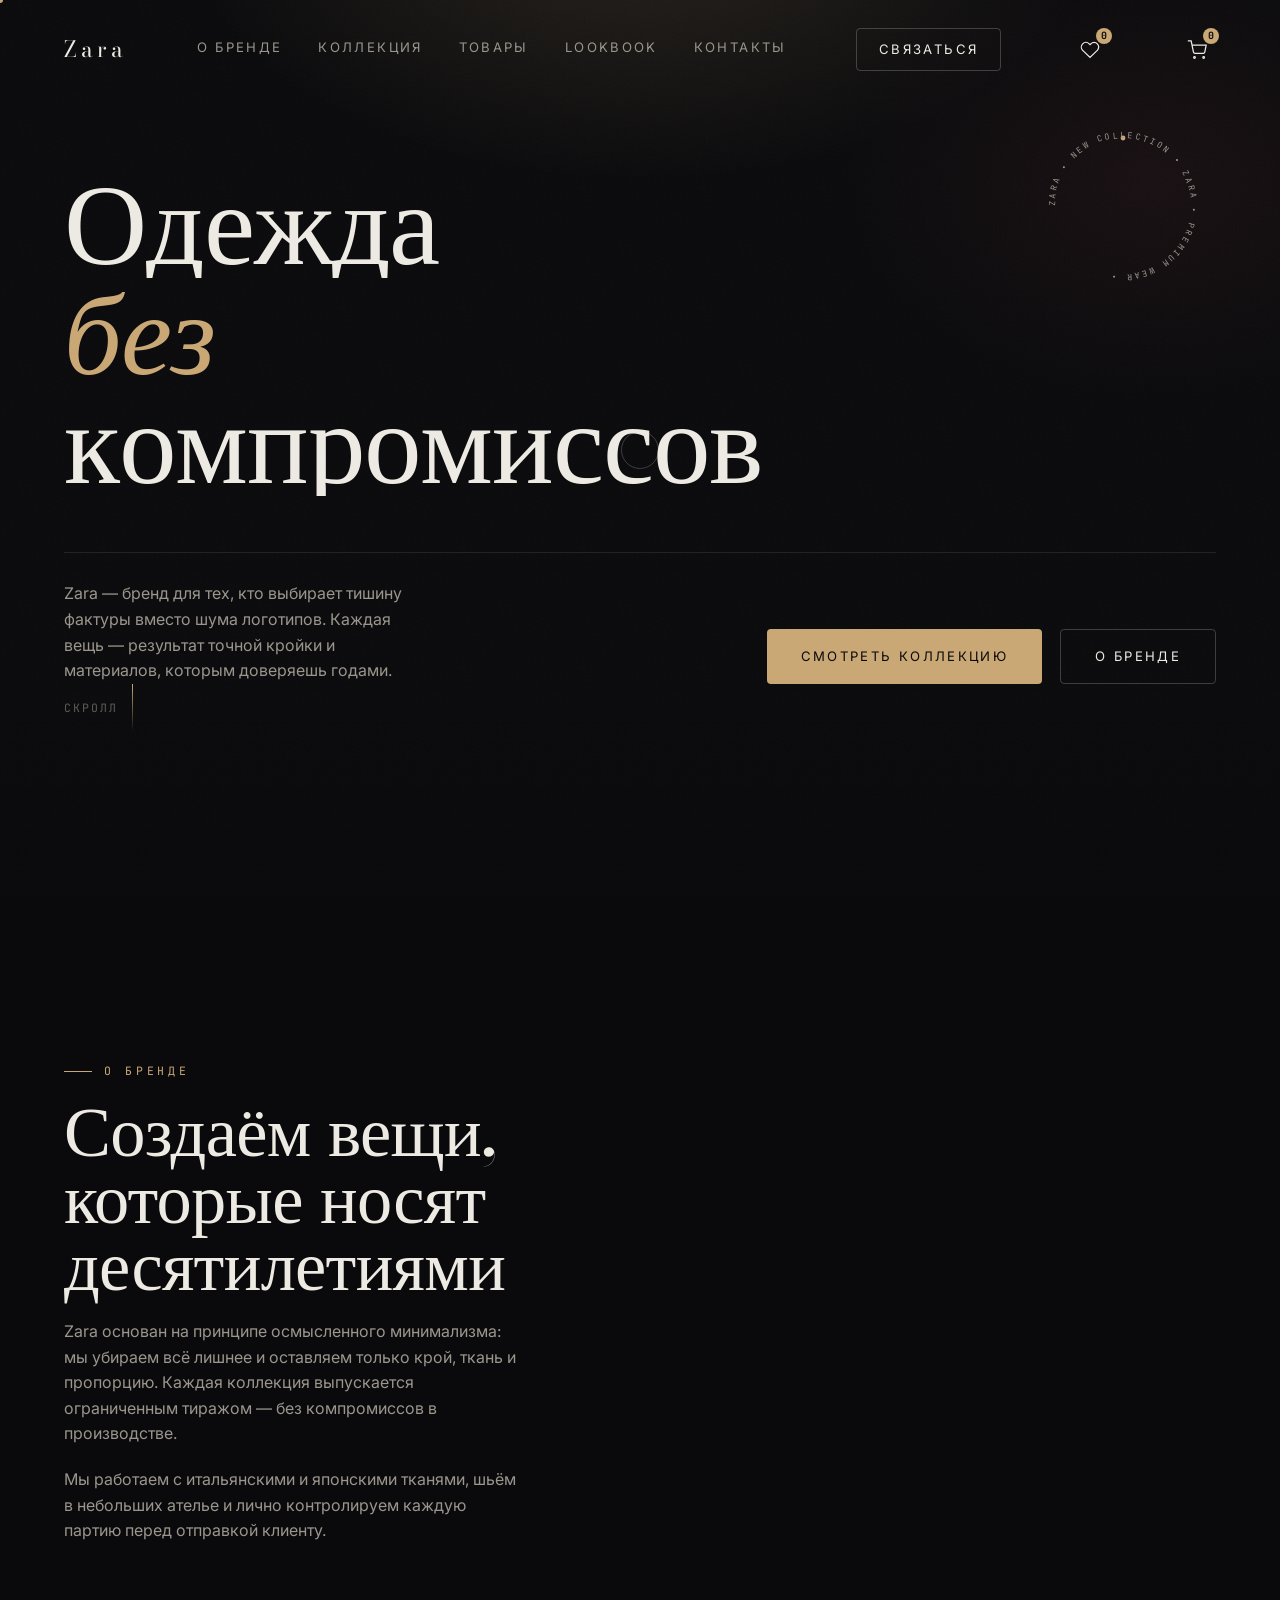
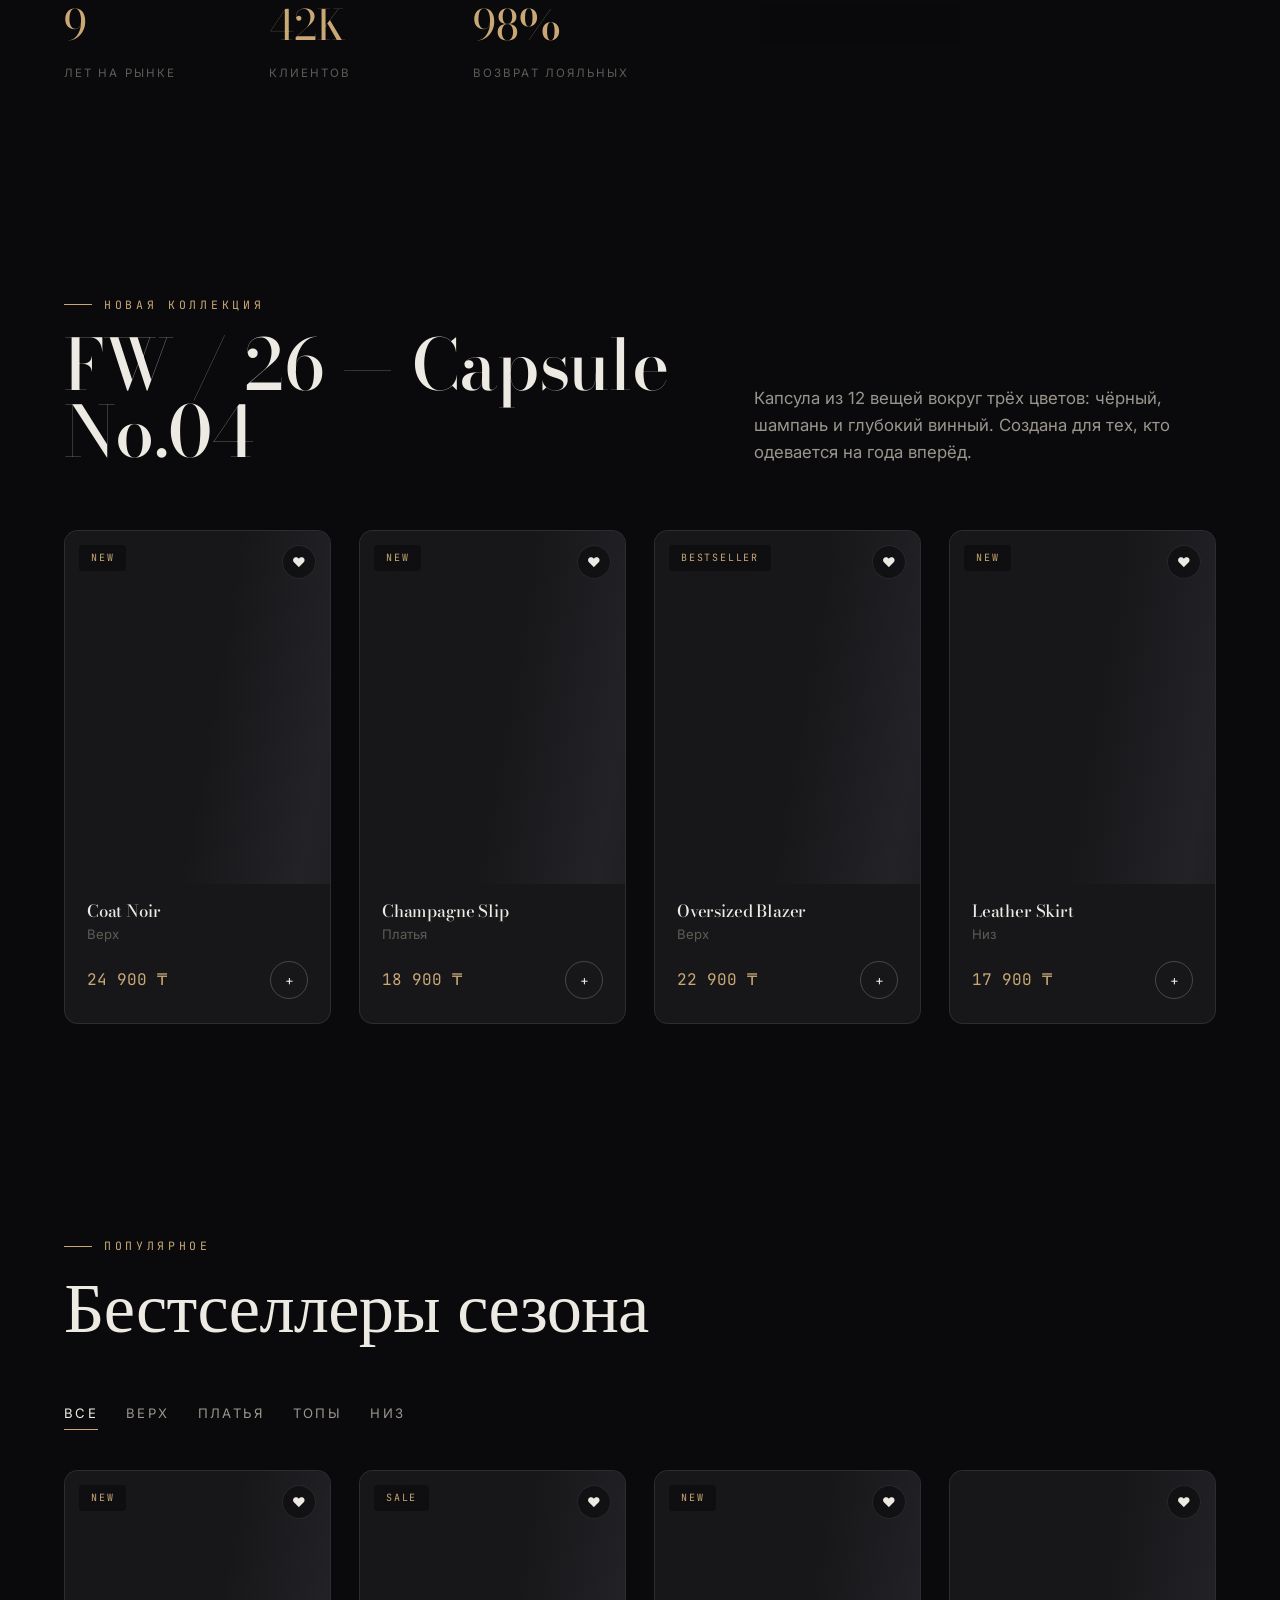
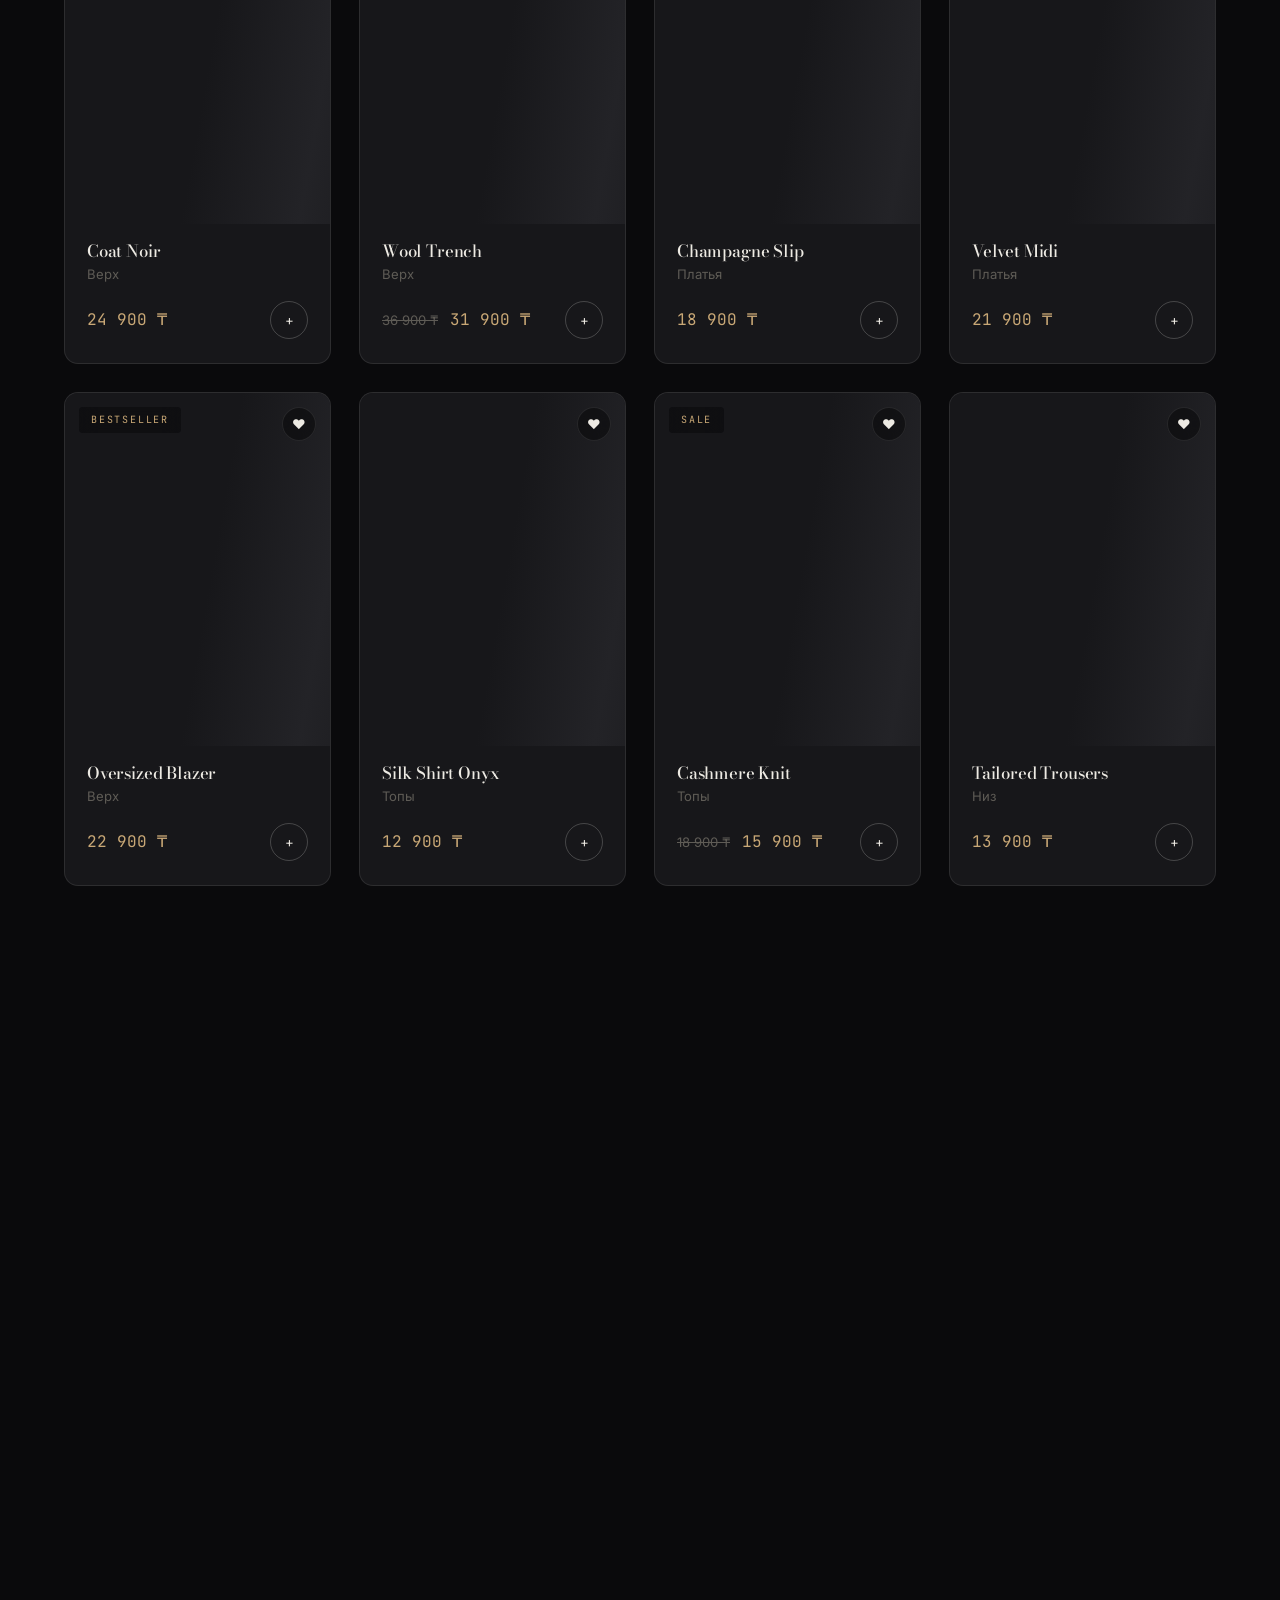
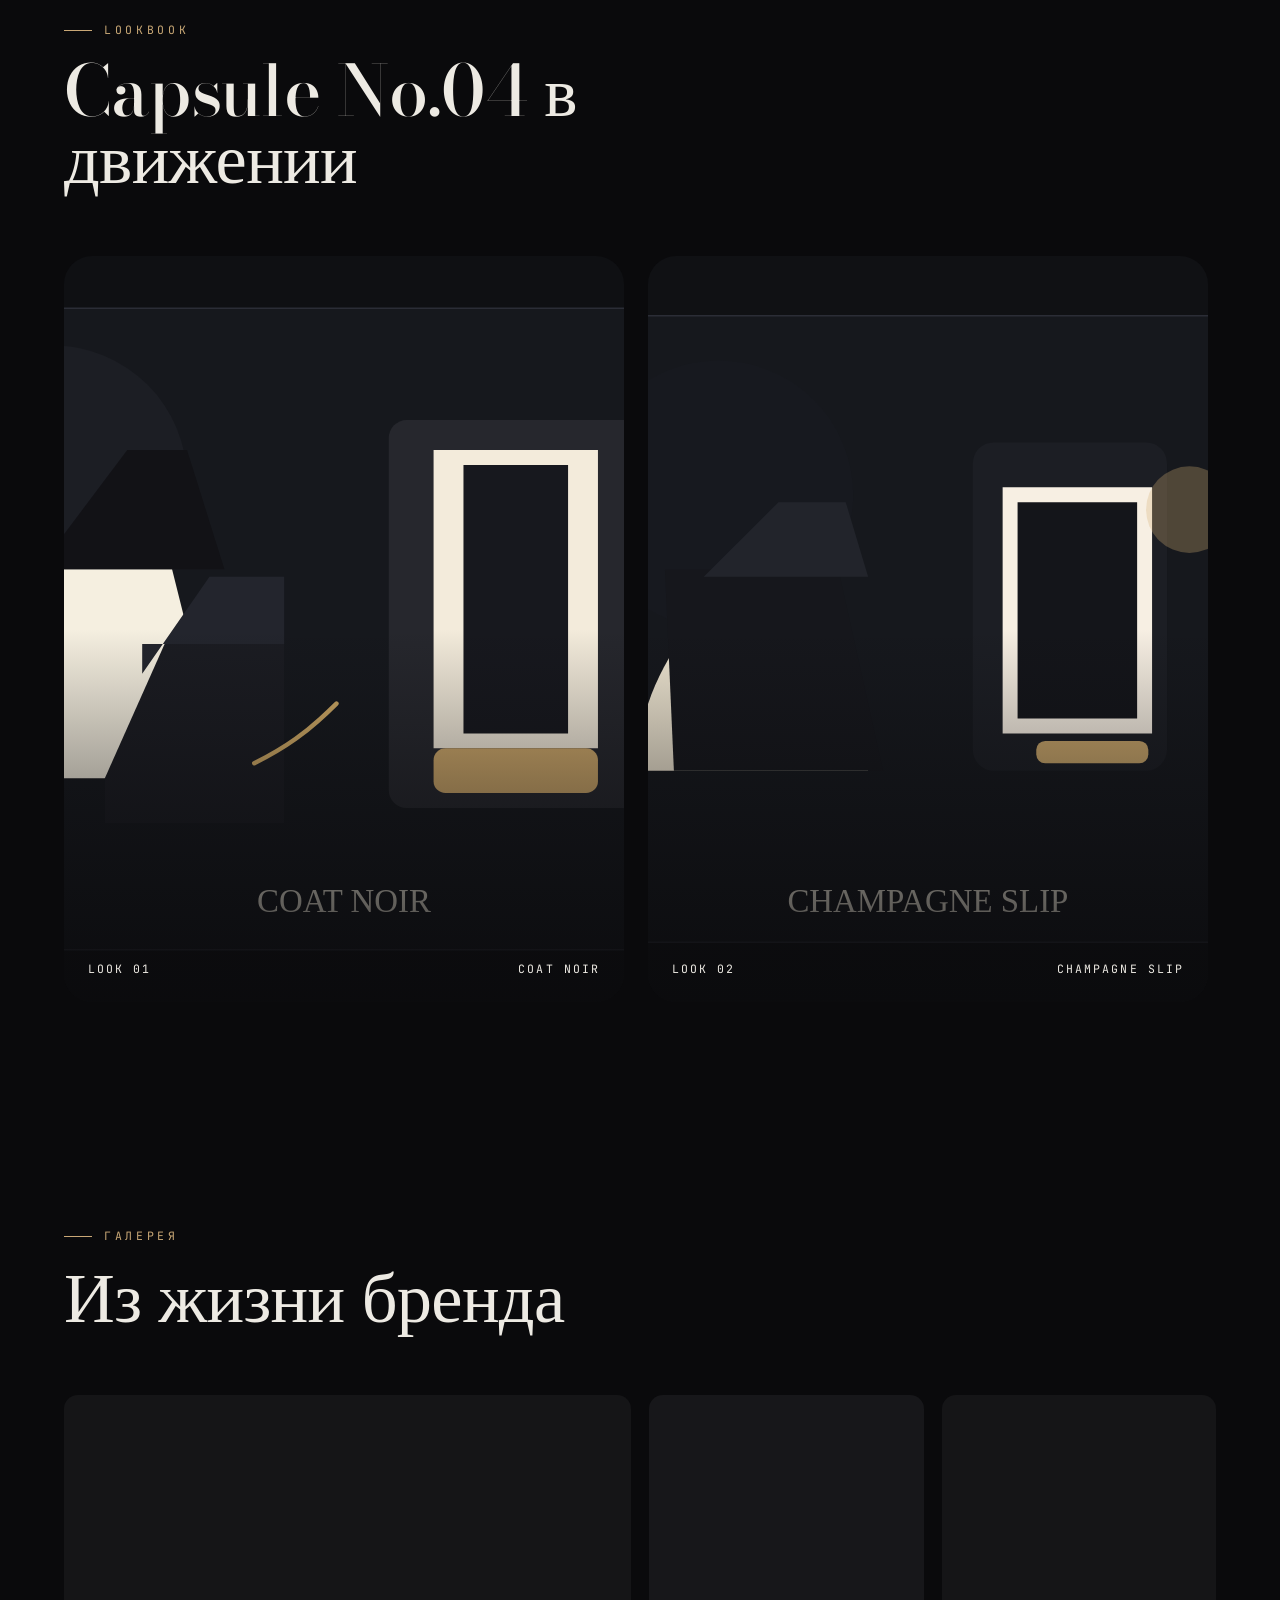
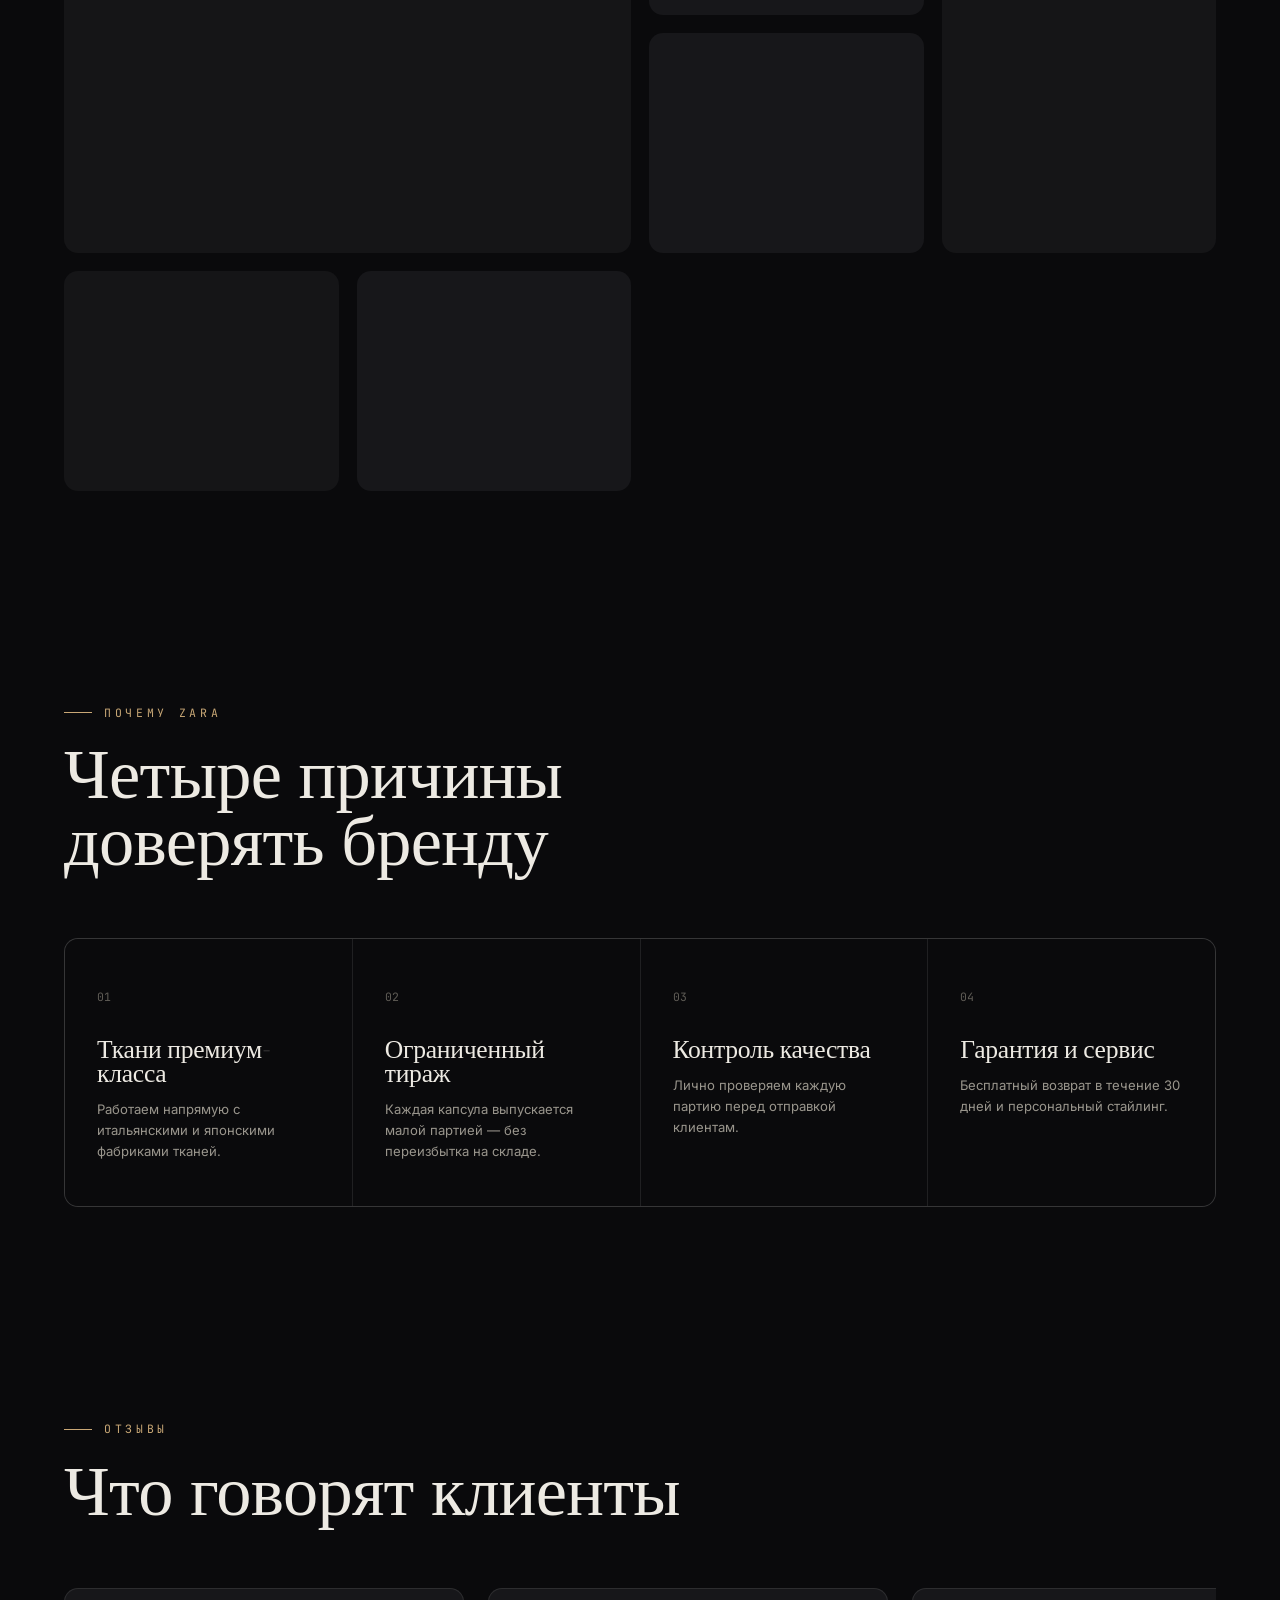
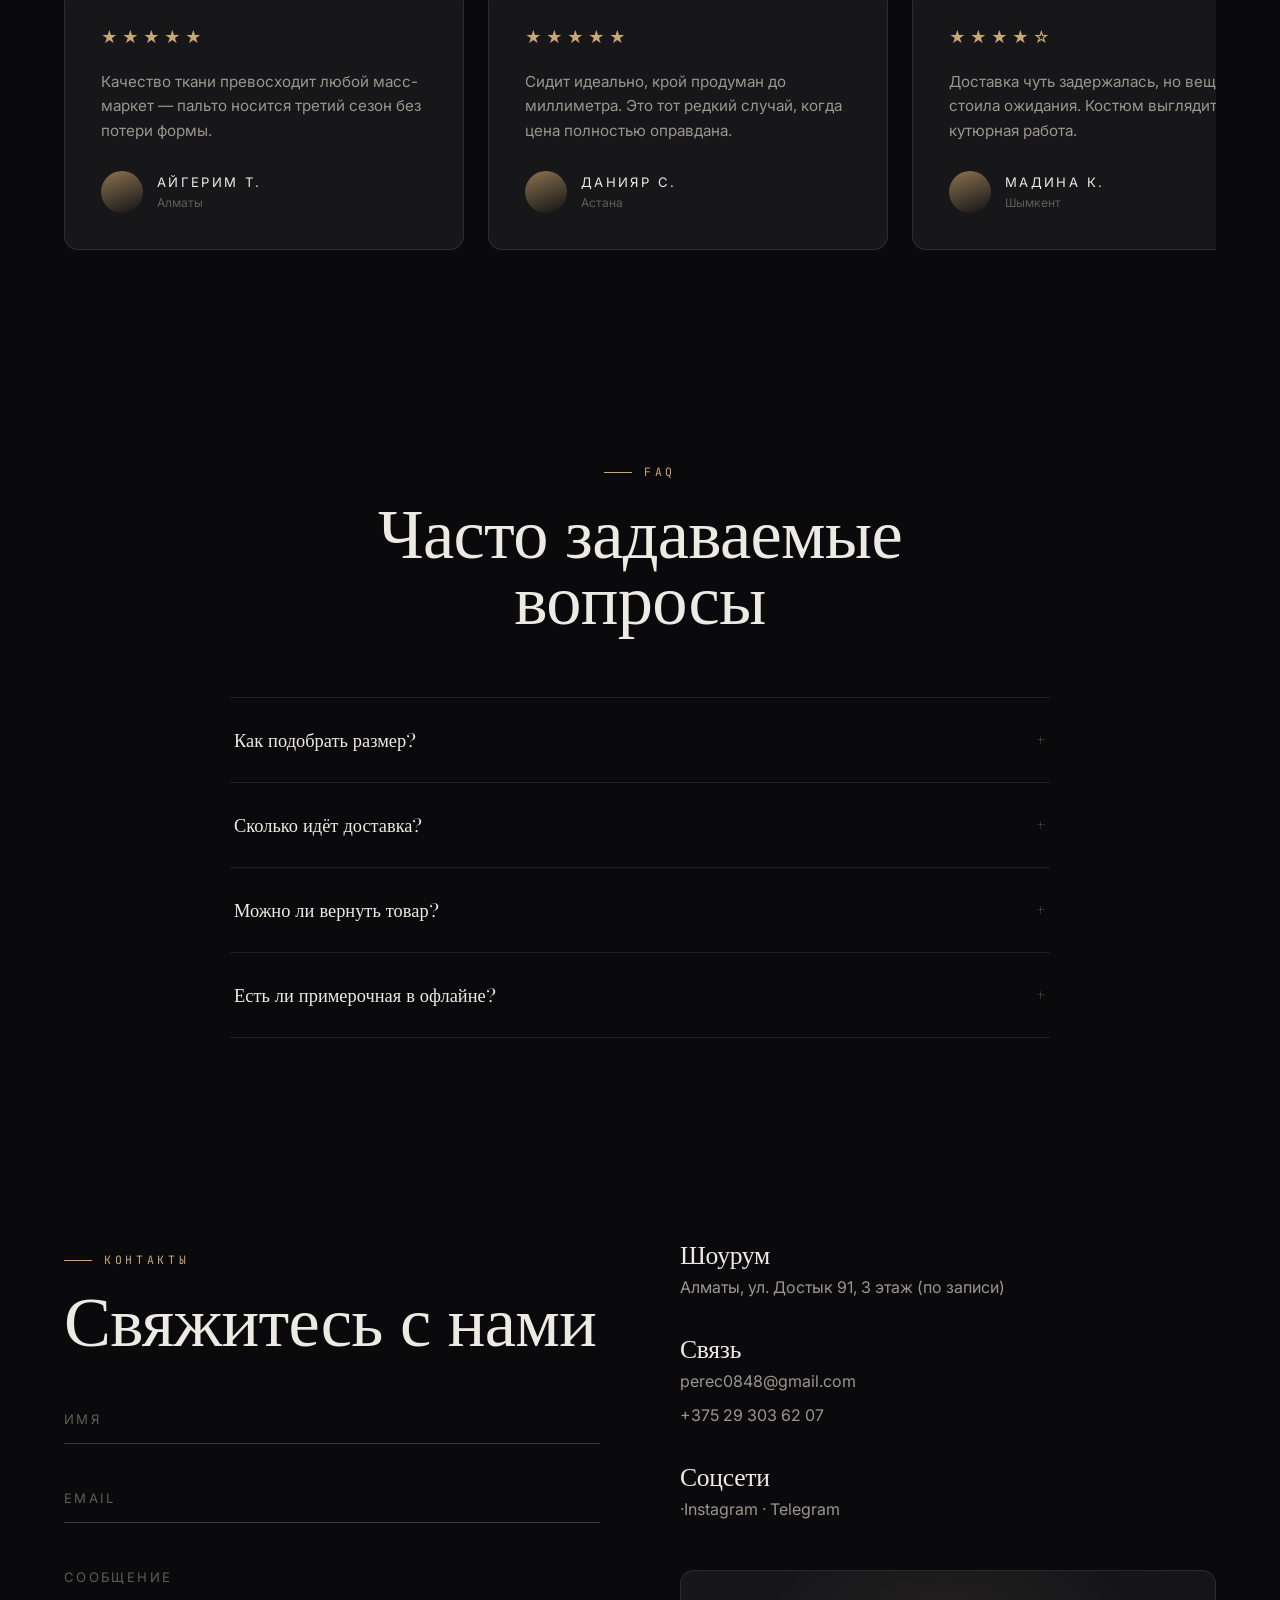
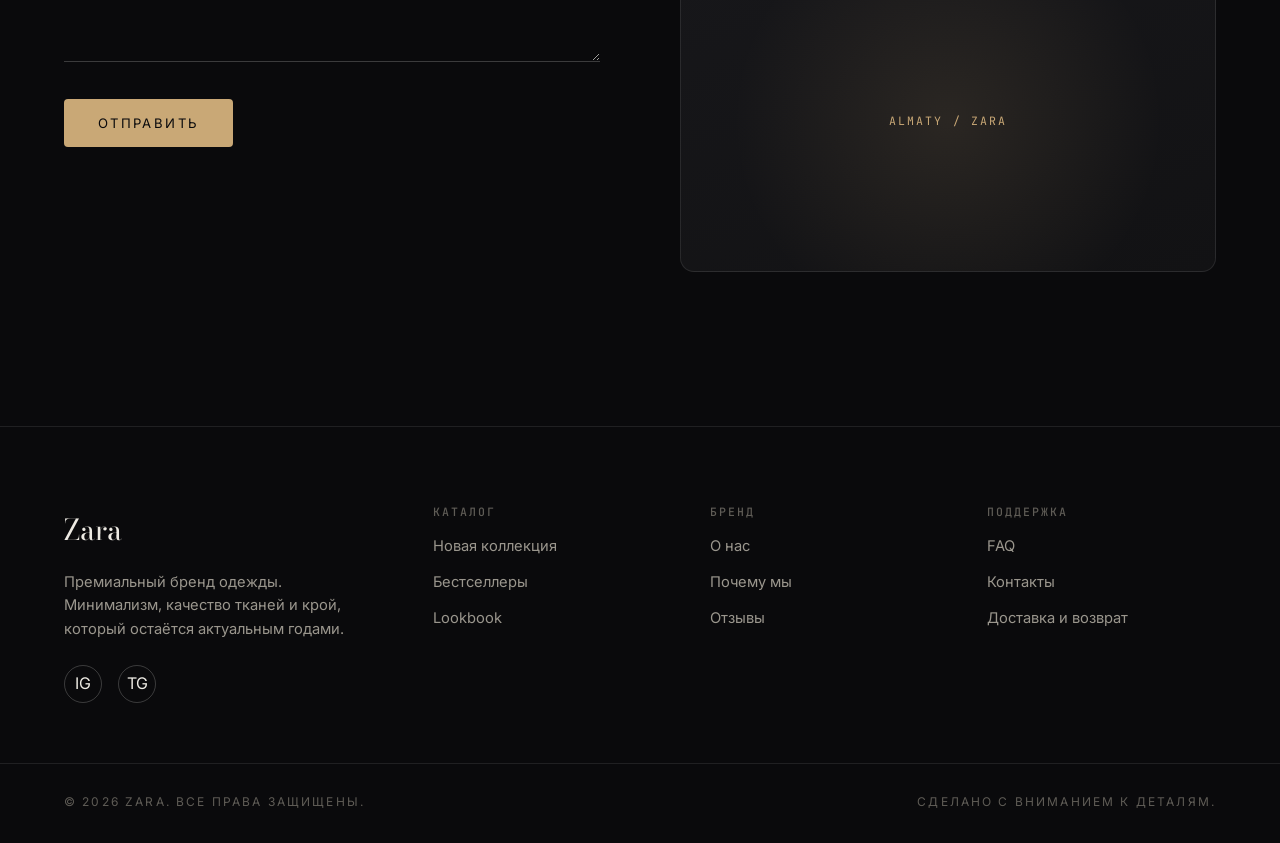
==== commit 93727f10: "Add files via upload ебат ZaraVSKi 4" ====
--- a/index.html
+++ b/index.html
@@ -453,7 +453,7 @@
           <span class="eyebrow reveal--up">Контакты</span>
           <h2 class="section-title reveal--up">Свяжитесь с нами</h2>
 
-          <form class="contact__form" id="contactForm" data-contact-form data-worker-url="https://ooxyel-contact-proxy.YOUR-SUBDOMAIN.workers.dev" style="margin-top:40px;">
+          <form class="contact__form" id="contactForm" data-contact-form style="margin-top:40px;">
             <div class="field">
               <input type="text" name="name" id="contactName" required>
               <label>Имя</label>
@@ -534,6 +534,7 @@
   <script src="https://cdnjs.cloudflare.com/ajax/libs/gsap/3.12.5/ScrollTrigger.min.js"></script>
 
   <!-- Порядок важен: loader → cursor → navbar → products/gallery → scroll/animations → effects → main -->
+  <script src="config.js"></script>
   <script src="loader.js"></script>
   <script src="cursor.js"></script>
   <script src="navbar.js"></script>
--- a/style.css
+++ b/style.css
@@ -376,6 +376,25 @@
   position: relative;
 }
 
+/* ---------- Убираем двойной отступ на стыках соседних секций ----------
+   Каждая секция выше имеет padding сверху И снизу (section-pad).
+   На стыке двух таких секций подряд (низ одной + верх следующей)
+   получается двойной пустой промежуток — визуально слишком много
+   воздуха между блоками. Здесь сокращаем именно верхний паддинг
+   секции, которая идёт СРАЗУ за другой такой же секцией, оставляя
+   полный section-pad только там, где секция граничит с hero
+   или с футером (там воздух уместен). */
+.about + .collection,
+.collection + .products,
+.products + .lookbook,
+.lookbook + .gallery,
+.gallery + .why,
+.why + .reviews,
+.reviews + .faq,
+.faq + .contact {
+  padding-top: clamp(24px, 4vw, 60px);
+}
+
 .section-head { display: flex; justify-content: space-between; align-items: flex-end; gap: 40px; flex-wrap: wrap; margin-bottom: 64px; }
 
 .products__grid, .collection__grid { display: grid; grid-template-columns: repeat(4, 1fr); gap: 28px; }
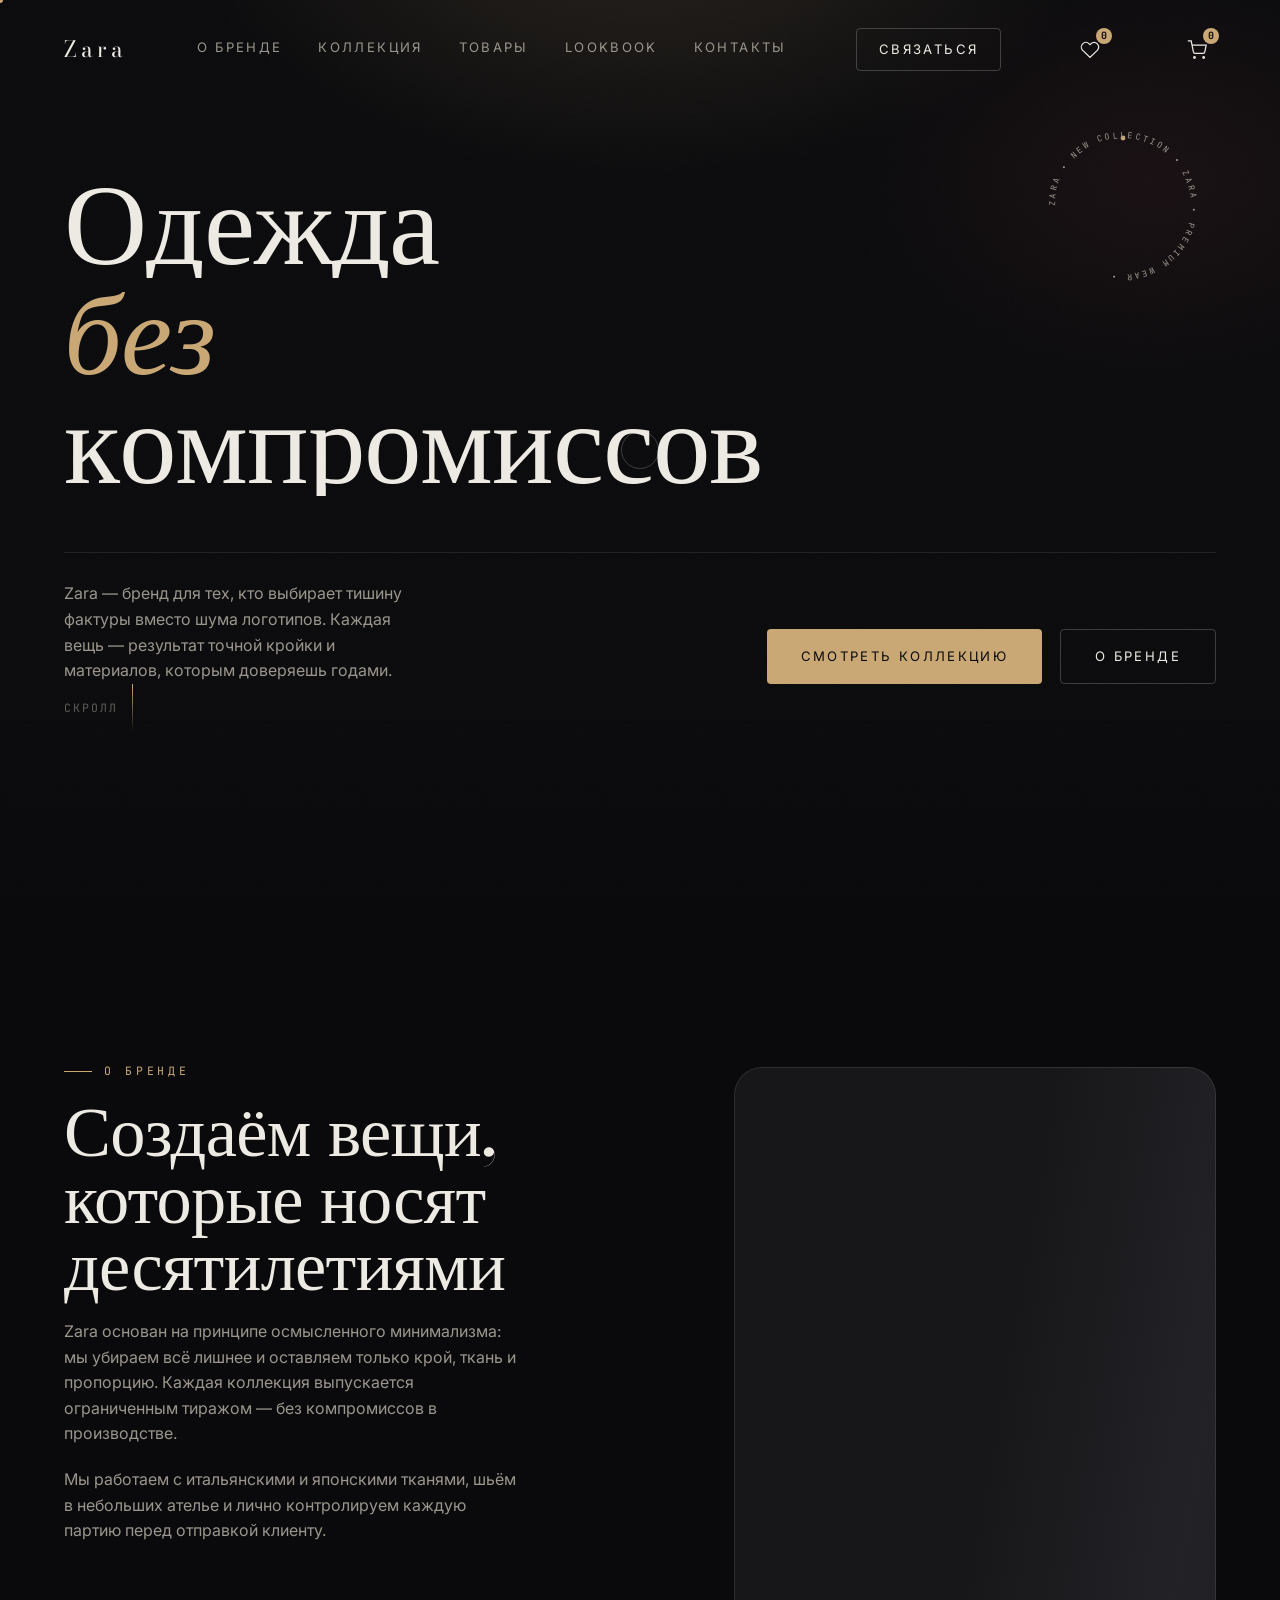
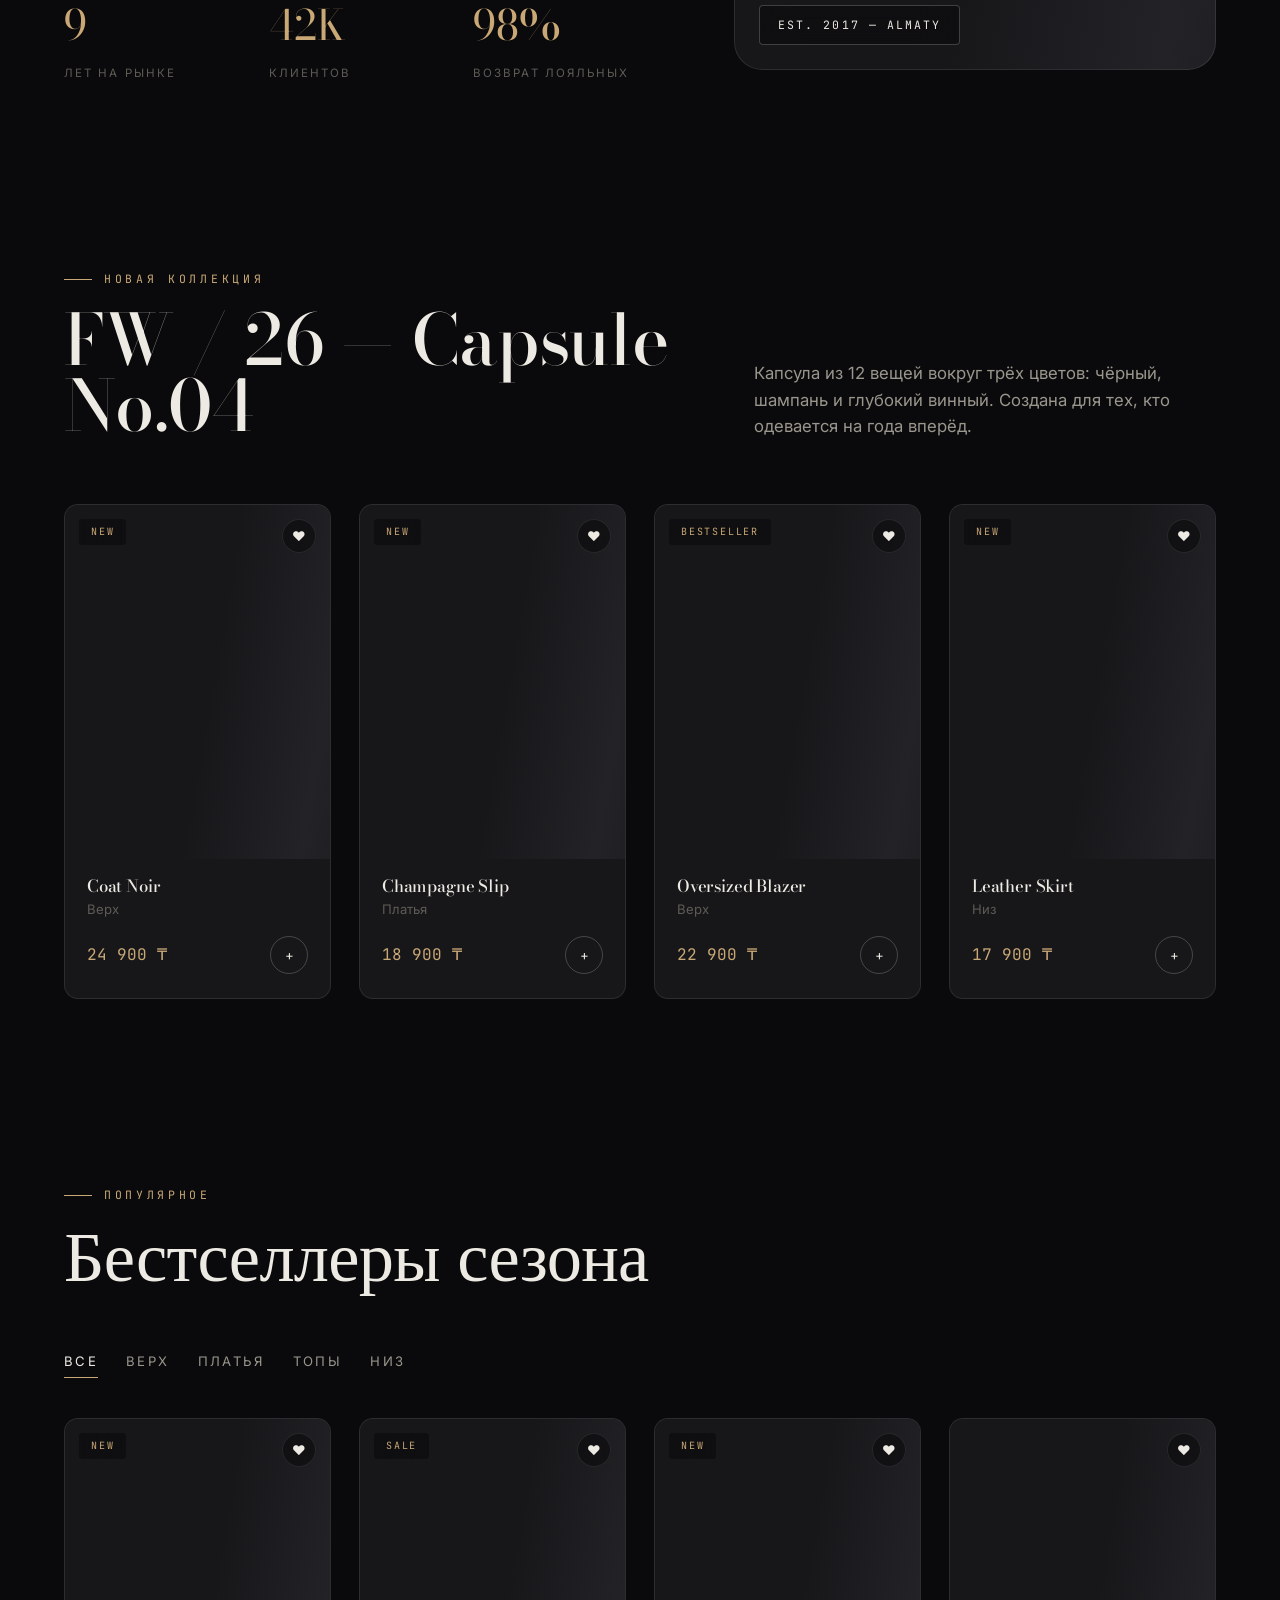
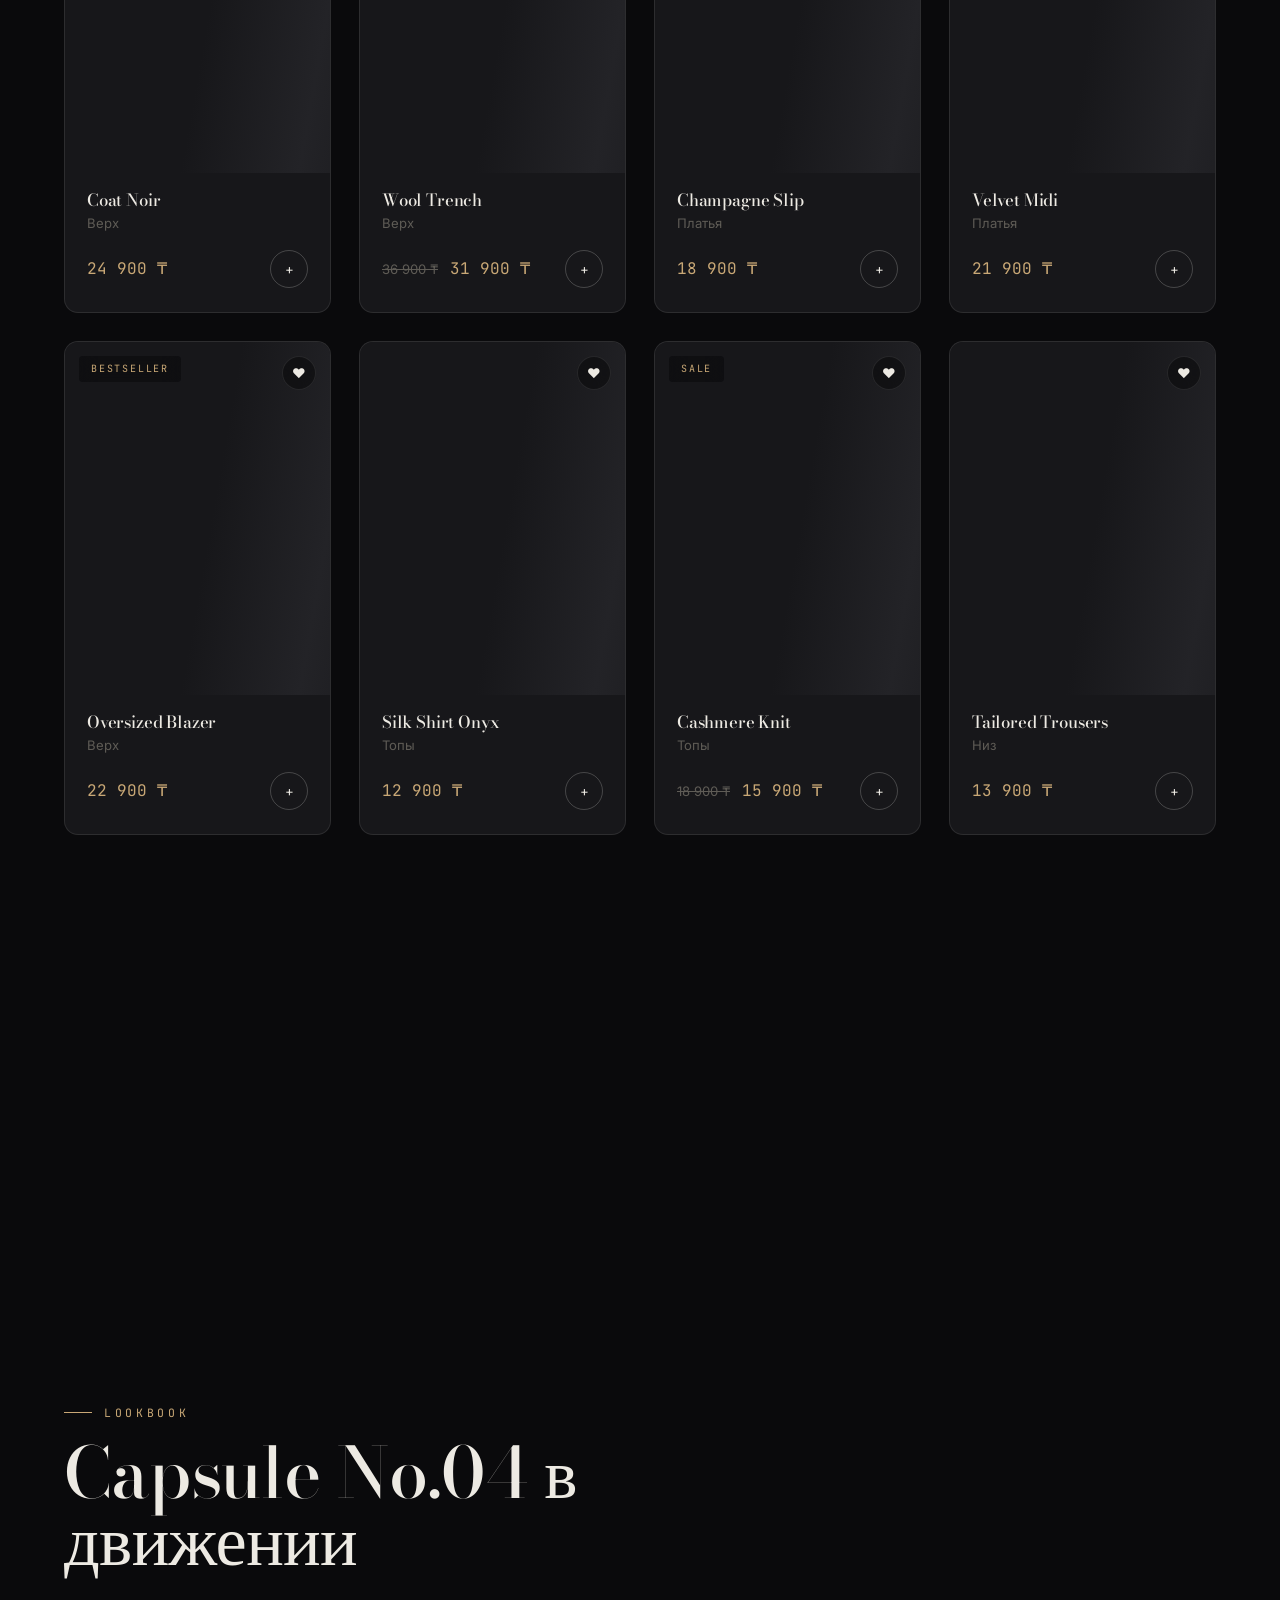
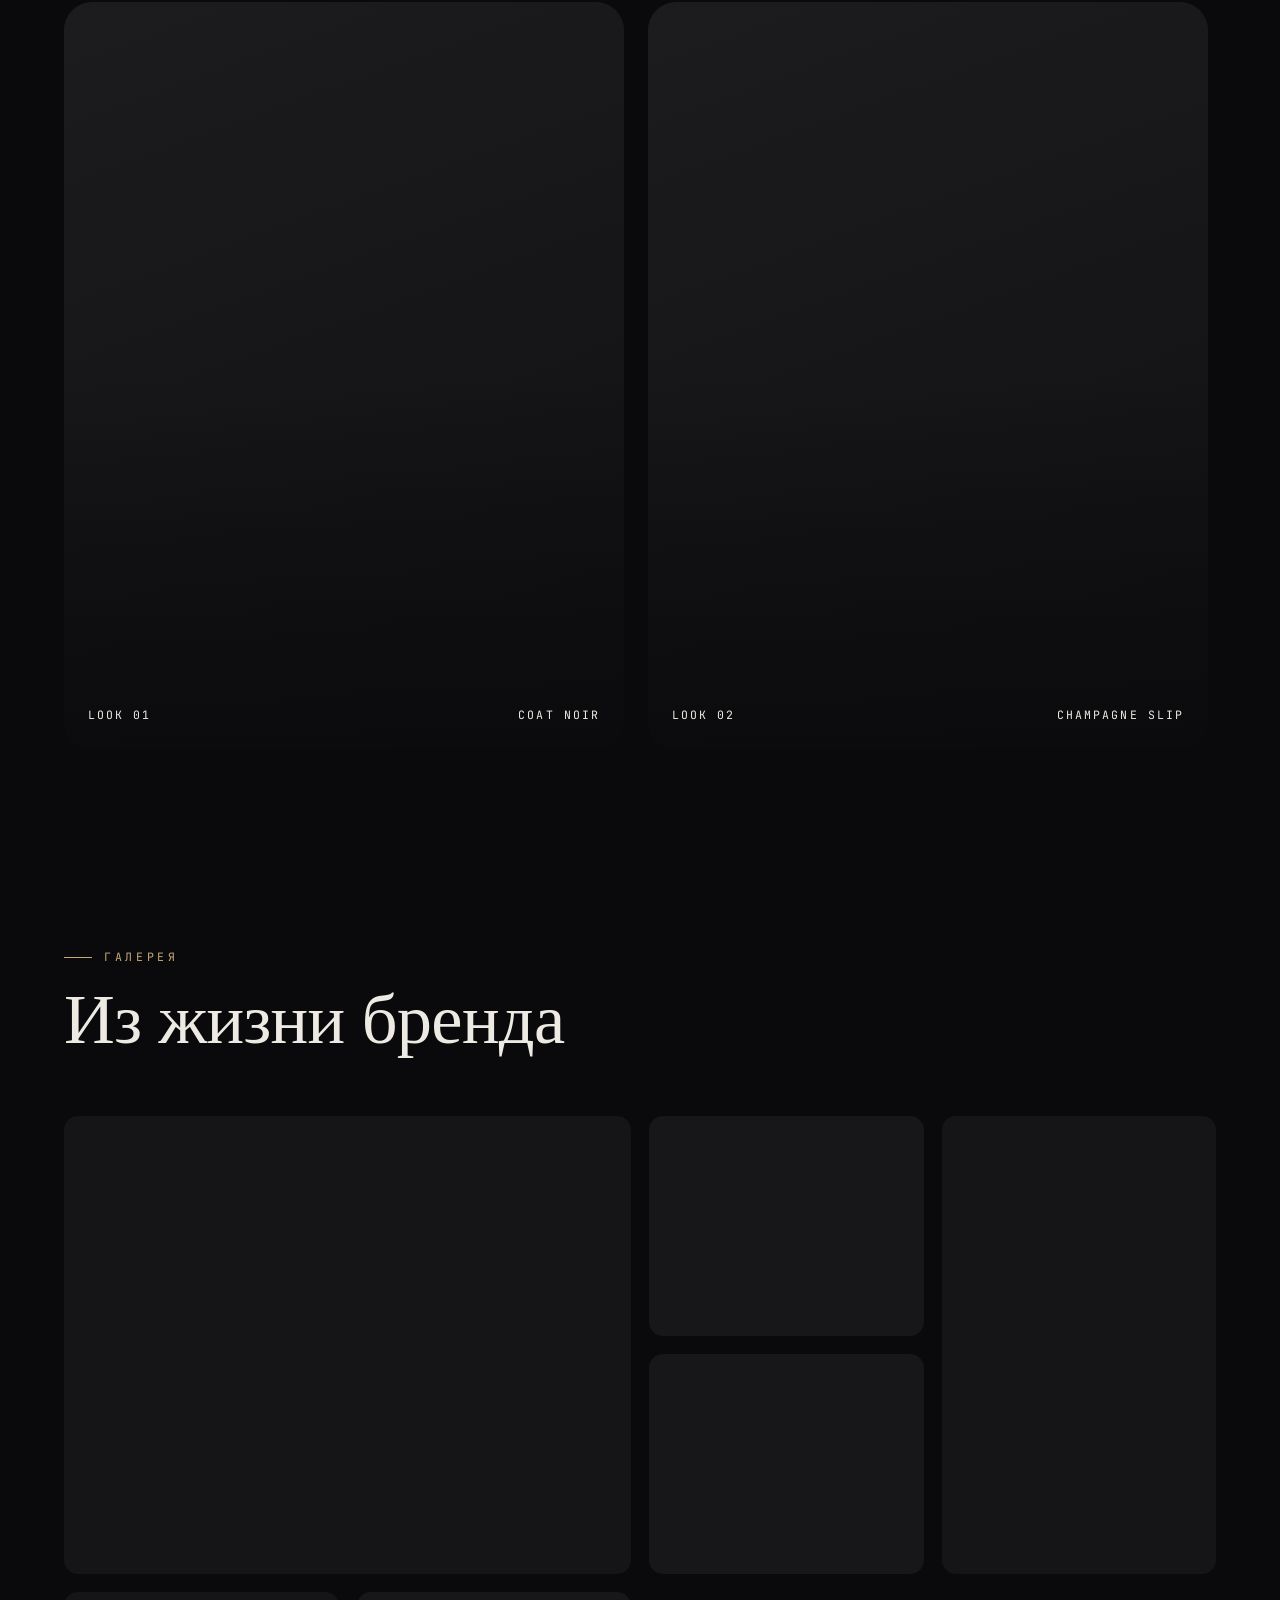
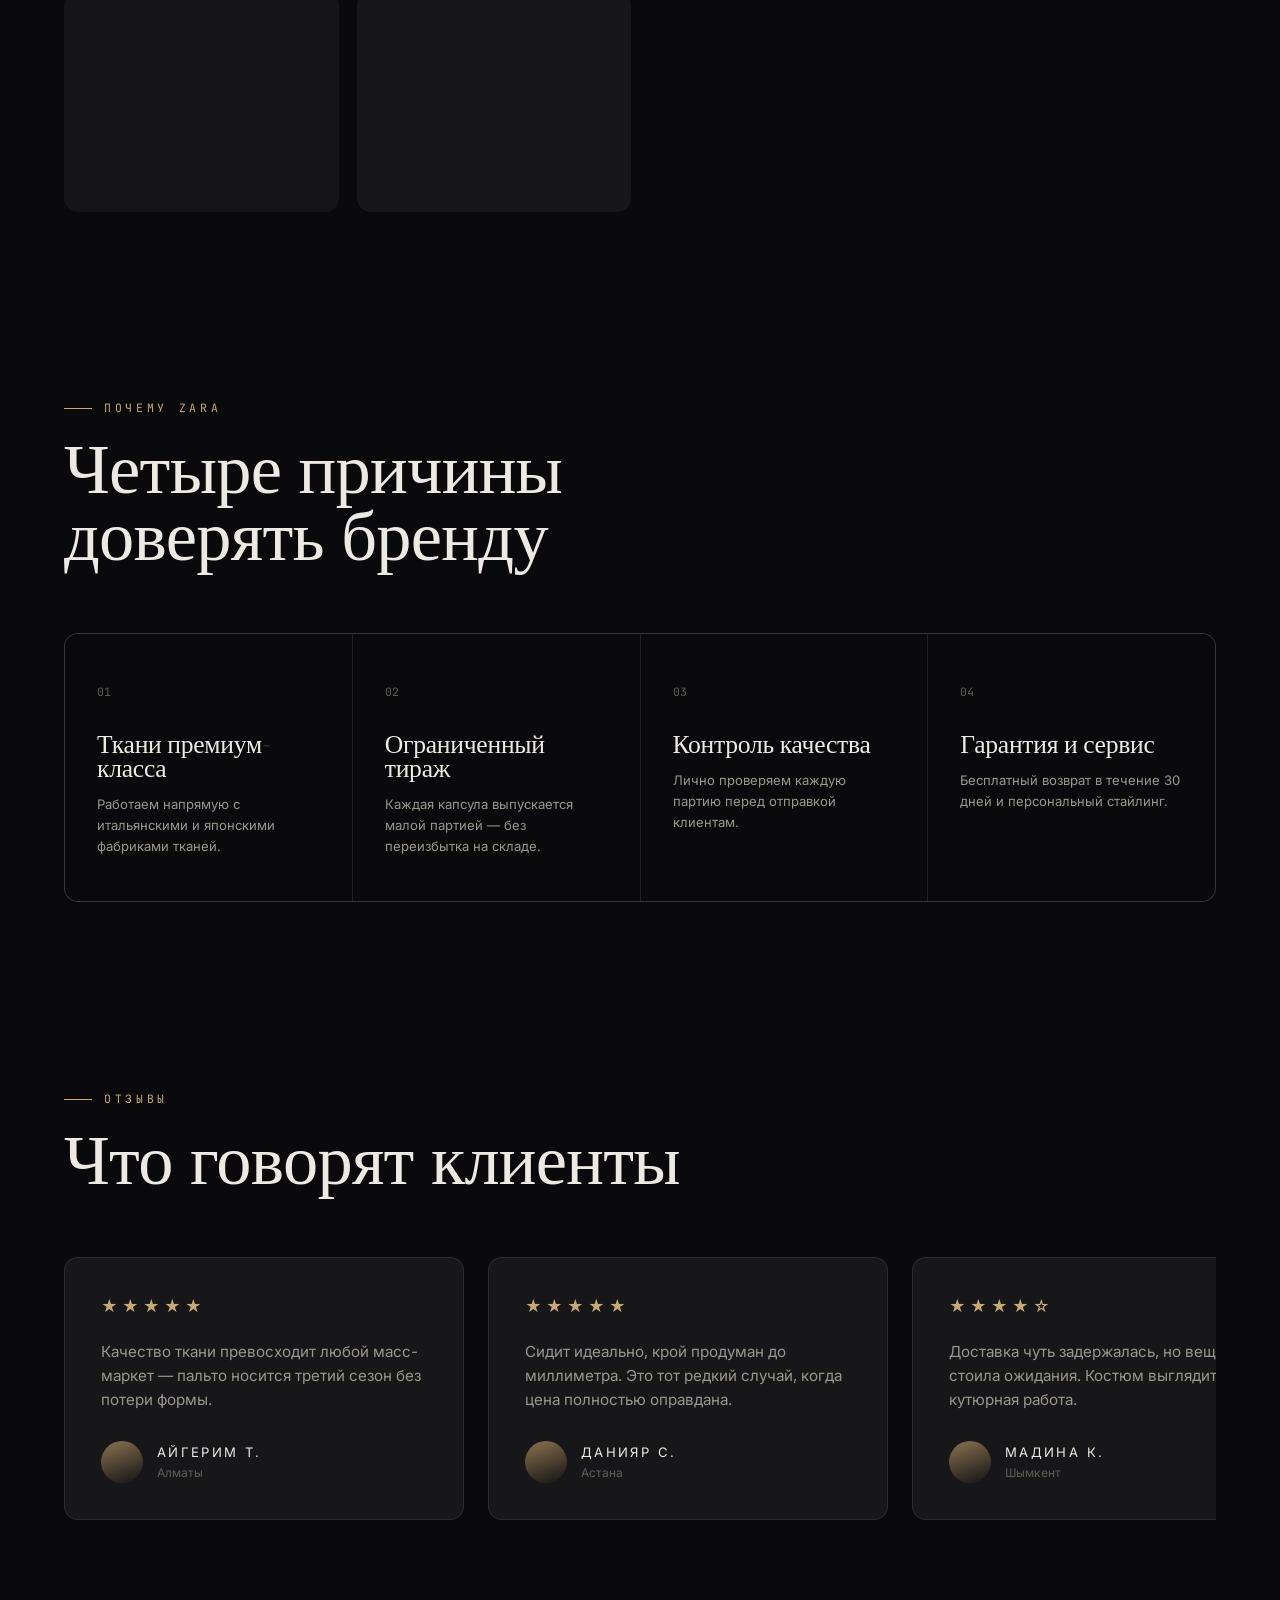
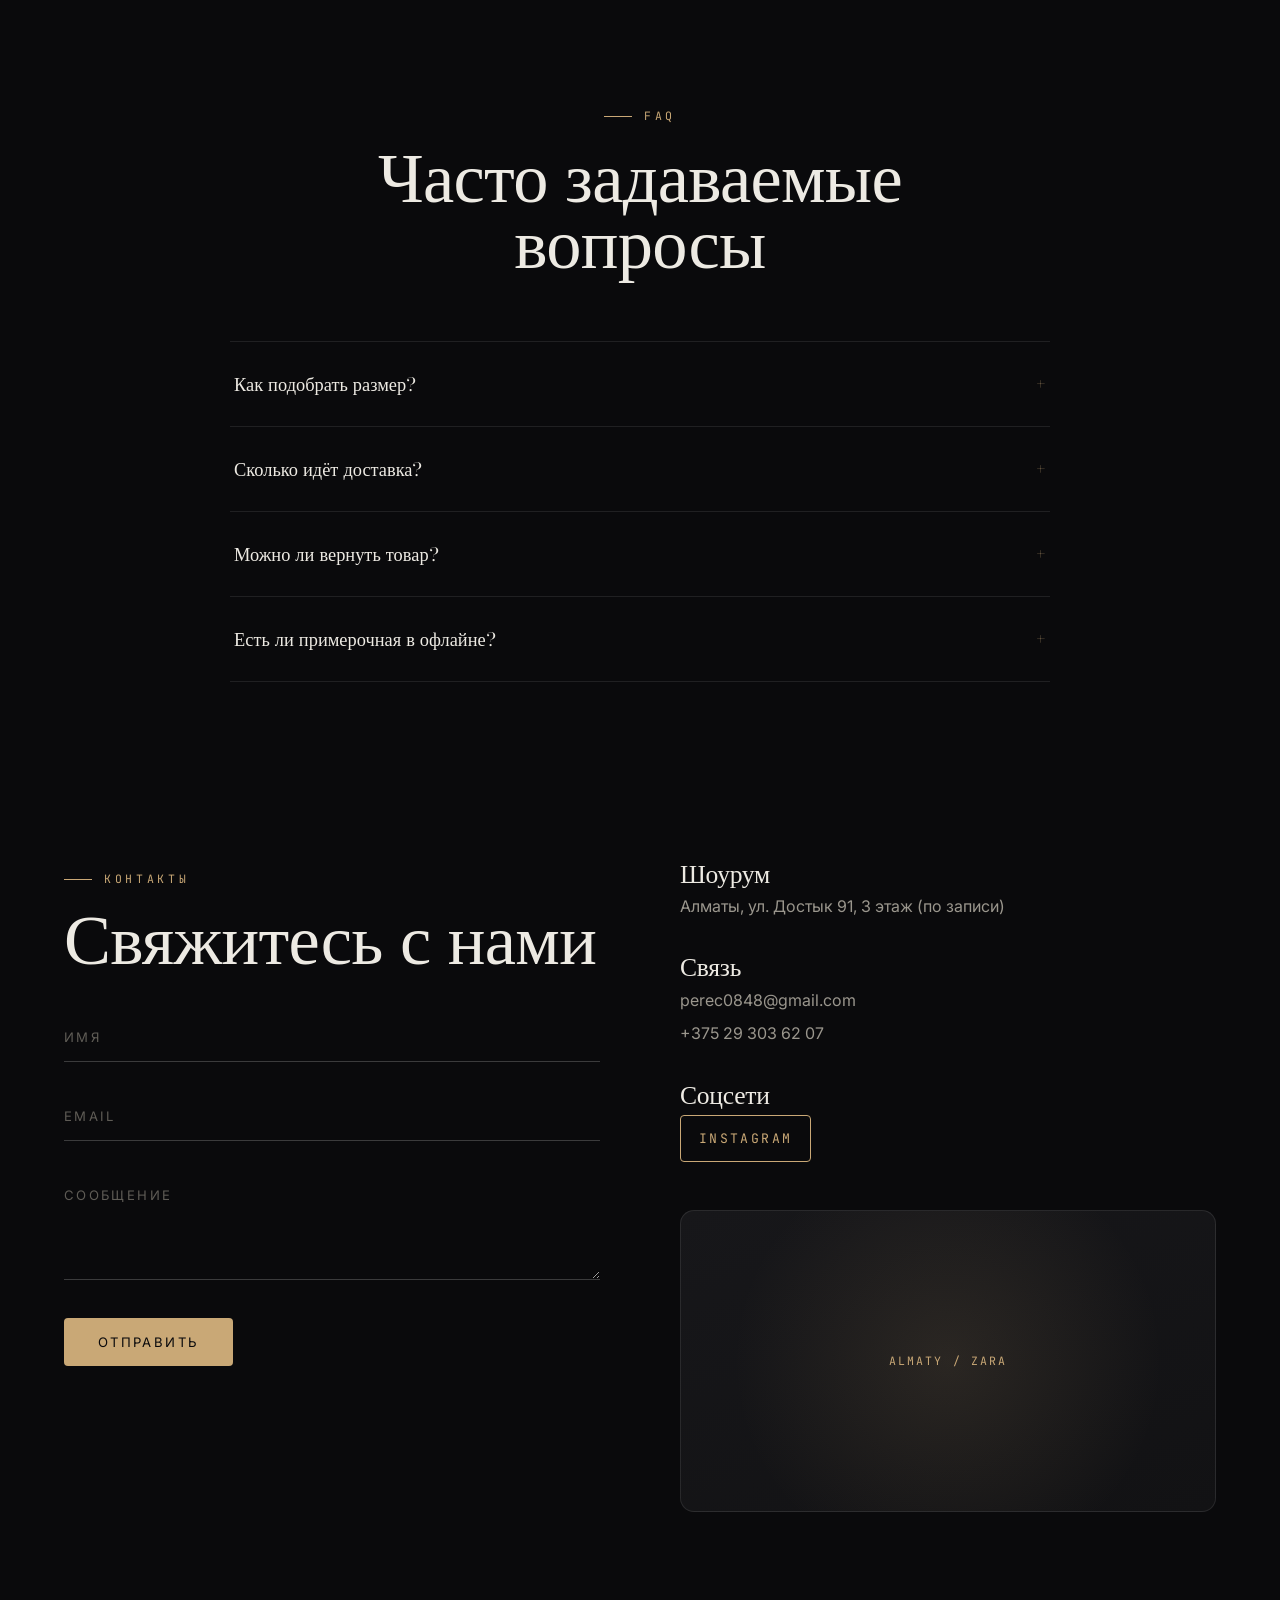
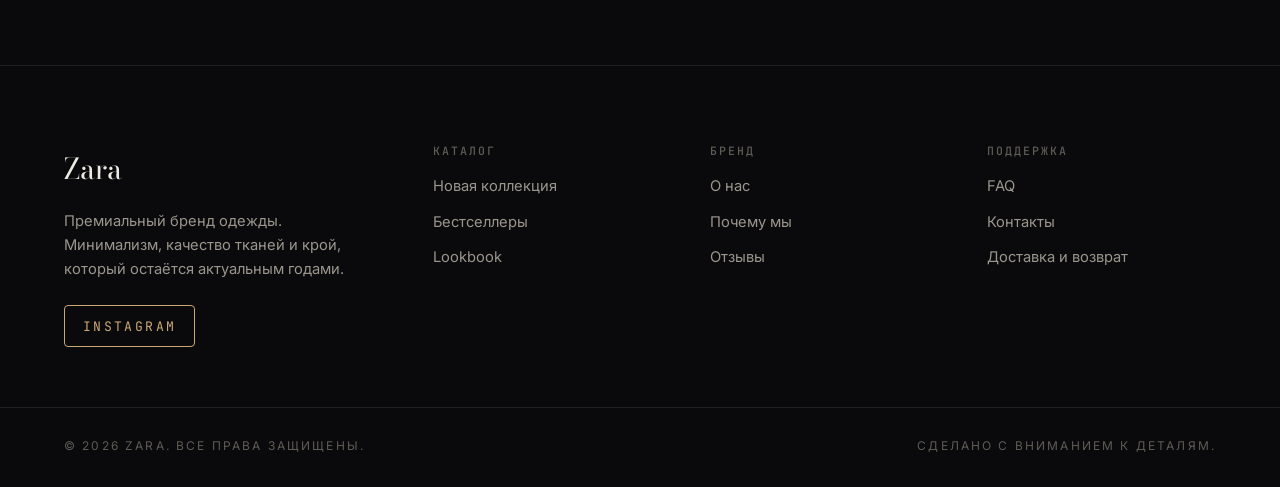
==== commit 2ec37112: "Add files via upload перезаливка" ====
--- a/index.html
+++ b/index.html
@@ -240,7 +240,7 @@
         </div>
 
         <div class="about__visual reveal--blur">
-          <img src="assets/about-visual.svg" alt="Zara — мастерская бренда"
+          <img src="assets/about-visual.jpg" alt="Zara — мастерская бренда"
                onerror="this.parentElement.classList.add('shimmer'); this.remove();">
           <span class="about__badge">EST. 2017 — ALMATY</span>
         </div>
@@ -299,19 +299,19 @@
       <div class="container">
         <div class="lookbook__track">
           <div class="lookbook__slide">
-            <img src="assets/look-01.svg" alt="Look 01" onerror="this.parentElement.style.background='linear-gradient(160deg,#1c1c1f,#101012)'; this.remove();">
+            <img src="assets/look-01.jpg" alt="Look 01" onerror="this.parentElement.style.background='linear-gradient(160deg,#1c1c1f,#101012)'; this.remove();">
             <div class="lookbook__caption"><span>Look 01</span><span>Coat Noir</span></div>
           </div>
           <div class="lookbook__slide">
-            <img src="assets/look-02.svg" alt="Look 02" onerror="this.parentElement.style.background='linear-gradient(160deg,#1c1c1f,#101012)'; this.remove();">
+            <img src="assets/look-02.jpg" alt="Look 02" onerror="this.parentElement.style.background='linear-gradient(160deg,#1c1c1f,#101012)'; this.remove();">
             <div class="lookbook__caption"><span>Look 02</span><span>Champagne Slip</span></div>
           </div>
           <div class="lookbook__slide">
-            <img src="assets/look-03.svg" alt="Look 03" onerror="this.parentElement.style.background='linear-gradient(160deg,#1c1c1f,#101012)'; this.remove();">
+            <img src="assets/look-03.jpg" alt="Look 03" onerror="this.parentElement.style.background='linear-gradient(160deg,#1c1c1f,#101012)'; this.remove();">
             <div class="lookbook__caption"><span>Look 03</span><span>Signature Suit</span></div>
           </div>
           <div class="lookbook__slide">
-            <img src="assets/look-04.svg" alt="Look 04" onerror="this.parentElement.style.background='linear-gradient(160deg,#1c1c1f,#101012)'; this.remove();">
+            <img src="assets/look-04.jpg" alt="Look 04" onerror="this.parentElement.style.background='linear-gradient(160deg,#1c1c1f,#101012)'; this.remove();">
             <div class="lookbook__caption"><span>Look 04</span><span>Velvet Midi</span></div>
           </div>
         </div>
@@ -329,12 +329,12 @@
         </div>
 
         <div class="gallery__grid">
-          <div class="gallery__item gallery__item--big"><img src="assets/gallery-01.jpg" alt="" onerror="this.parentElement.style.background='#151517'; this.remove();"></div>
-          <div class="gallery__item"><img src="assets/gallery-02.jpg" alt="" onerror="this.parentElement.style.background='#17171a'; this.remove();"></div>
-          <div class="gallery__item gallery__item--tall"><img src="assets/gallery-03.jpg" alt="" onerror="this.parentElement.style.background='#151517'; this.remove();"></div>
-          <div class="gallery__item"><img src="assets/gallery-04.jpg" alt="" onerror="this.parentElement.style.background='#17171a'; this.remove();"></div>
-          <div class="gallery__item"><img src="assets/gallery-05.jpg" alt="" onerror="this.parentElement.style.background='#151517'; this.remove();"></div>
-          <div class="gallery__item"><img src="assets/gallery-06.jpg" alt="" onerror="this.parentElement.style.background='#17171a'; this.remove();"></div>
+          <div class="gallery__item gallery__item--big"><img src="assets/gallery-01.jpg" alt="Деталь чёрного шерстяного пальто" onerror="this.parentElement.style.background='#151517'; this.remove();"></div>
+          <div class="gallery__item"><img src="assets/gallery-02.jpg" alt="Атлас цвета шампань на столе ателье" onerror="this.parentElement.style.background='#17171a'; this.remove();"></div>
+          <div class="gallery__item gallery__item--tall"><img src="assets/gallery-03.jpg" alt="Капсульная коллекция на рейле шоурума" onerror="this.parentElement.style.background='#151517'; this.remove();"></div>
+          <div class="gallery__item"><img src="assets/gallery-04.jpg" alt="Тёмный костюм в примерочной" onerror="this.parentElement.style.background='#17171a'; this.remove();"></div>
+          <div class="gallery__item"><img src="assets/gallery-05.jpg" alt="Сложенный кашемировый джемпер" onerror="this.parentElement.style.background='#151517'; this.remove();"></div>
+          <div class="gallery__item"><img src="assets/gallery-06.jpg" alt="Деталь кожаной юбки" onerror="this.parentElement.style.background='#17171a'; this.remove();"></div>
         </div>
       </div>
     </section>
@@ -482,7 +482,9 @@
           </div>
           <div>
             <h3>Соцсети</h3>
-            <p>·Instagram · Telegram </p>
+            <p>
+              <a class="social-link social-link--instagram" href="https://www.instagram.com/motivchannel812?igsh=MXB6M25vY2Y5MTJtYQ==" target="_blank" rel="noreferrer">Instagram</a>
+            </p>
           </div>
           <div class="contact__map"></div>
         </div>
@@ -498,8 +500,7 @@
         <p class="footer__about">Премиальный бренд одежды. Минимализм, качество тканей
           и крой, который остаётся актуальным годами.</p>
         <div class="footer__social">
-          <a href="https://www.instagram.com/motivchannel812?igsh=MXB6M25vY2Y5MTJtYQ==" target="_blank" rel="noreferrer" aria-label="Instagram">IG</a>
-          <a href="https://t.me/+0cFu1lly1rJiMGUy" target="_blank" rel="noreferrer" aria-label="Telegram">TG</a>
+          <a class="footer__instagram" href="https://www.instagram.com/motivchannel812?igsh=MXB6M25vY2Y5MTJtYQ==" target="_blank" rel="noreferrer" aria-label="Instagram">Instagram</a>
         </div>
       </div>
       <div class="footer__col">
--- a/style.css
+++ b/style.css
@@ -386,13 +386,24 @@
    или с футером (там воздух уместен). */
 .about + .collection,
 .collection + .products,
-.products + .lookbook,
 .lookbook + .gallery,
 .gallery + .why,
 .why + .reviews,
 .reviews + .faq,
 .faq + .contact {
-  padding-top: clamp(24px, 4vw, 60px);
+  padding-top: clamp(12px, 2vw, 32px);
+}
+
+.products {
+  padding-bottom: clamp(20px, 3vw, 44px);
+}
+
+.products + .lookbook {
+  padding-top: 0;
+}
+
+.products + .lookbook .section-head {
+  margin-bottom: 28px;
 }
 
 .section-head { display: flex; justify-content: space-between; align-items: flex-end; gap: 40px; flex-wrap: wrap; margin-bottom: 64px; }
@@ -549,6 +560,24 @@
 .contact__info { display: flex; flex-direction: column; gap: 36px; }
 .contact__info h3 { font-size: var(--fs-h3); }
 .contact__info p { color: var(--color-text-dim); margin-top: 8px; }
+.social-link {
+  display: inline-flex;
+  align-items: center;
+  padding: 12px 18px;
+  border: 1px solid var(--color-accent);
+  border-radius: var(--radius-sm);
+  color: var(--color-accent);
+  font-family: var(--font-mono);
+  font-size: var(--fs-small);
+  letter-spacing: var(--ls-wide);
+  text-transform: uppercase;
+  transition: background var(--dur-fast), color var(--dur-fast), transform var(--dur-fast);
+}
+.social-link:hover {
+  background: var(--color-accent);
+  color: var(--color-bg);
+  transform: translateY(-2px);
+}
 .contact__map { margin-top: 12px; aspect-ratio: 16/9; border-radius: var(--radius-md); background: linear-gradient(160deg, var(--color-surface), var(--color-bg-soft)); border: 1px solid var(--color-border); position: relative; overflow: hidden; }
 .contact__map::after {
   content: 'ALMATY / Zara';
@@ -571,11 +600,16 @@
 .footer__about { margin-top: 18px; color: var(--color-text-dim); max-width: 32ch; font-size: 0.92rem; }
 .footer__social { display: flex; gap: 16px; margin-top: 24px; }
 .footer__social a {
-  width: 38px; height: 38px; border: 1px solid var(--color-border-strong); border-radius: 50%;
+  min-width: 128px; height: 42px; padding: 0 18px; border: 1px solid var(--color-accent); border-radius: var(--radius-sm);
   display: flex; align-items: center; justify-content: center;
-  transition: border-color var(--dur-fast), color var(--dur-fast);
-}
-.footer__social a:hover { border-color: var(--color-accent); color: var(--color-accent); }
+  color: var(--color-accent);
+  font-family: var(--font-mono);
+  font-size: var(--fs-small);
+  letter-spacing: var(--ls-wide);
+  text-transform: uppercase;
+  transition: border-color var(--dur-fast), color var(--dur-fast), background var(--dur-fast), transform var(--dur-fast);
+}
+.footer__social a:hover { background: var(--color-accent); color: var(--color-bg); transform: translateY(-2px); }
 
 .footer__col h4 { font-family: var(--font-mono); font-size: var(--fs-label); letter-spacing: var(--ls-wide); text-transform: uppercase; color: var(--color-text-faint); margin-bottom: 18px; }
 .footer__col a, .footer__col li { display: block; color: var(--color-text-dim); font-size: 0.92rem; margin-bottom: 12px; transition: color var(--dur-fast); }
